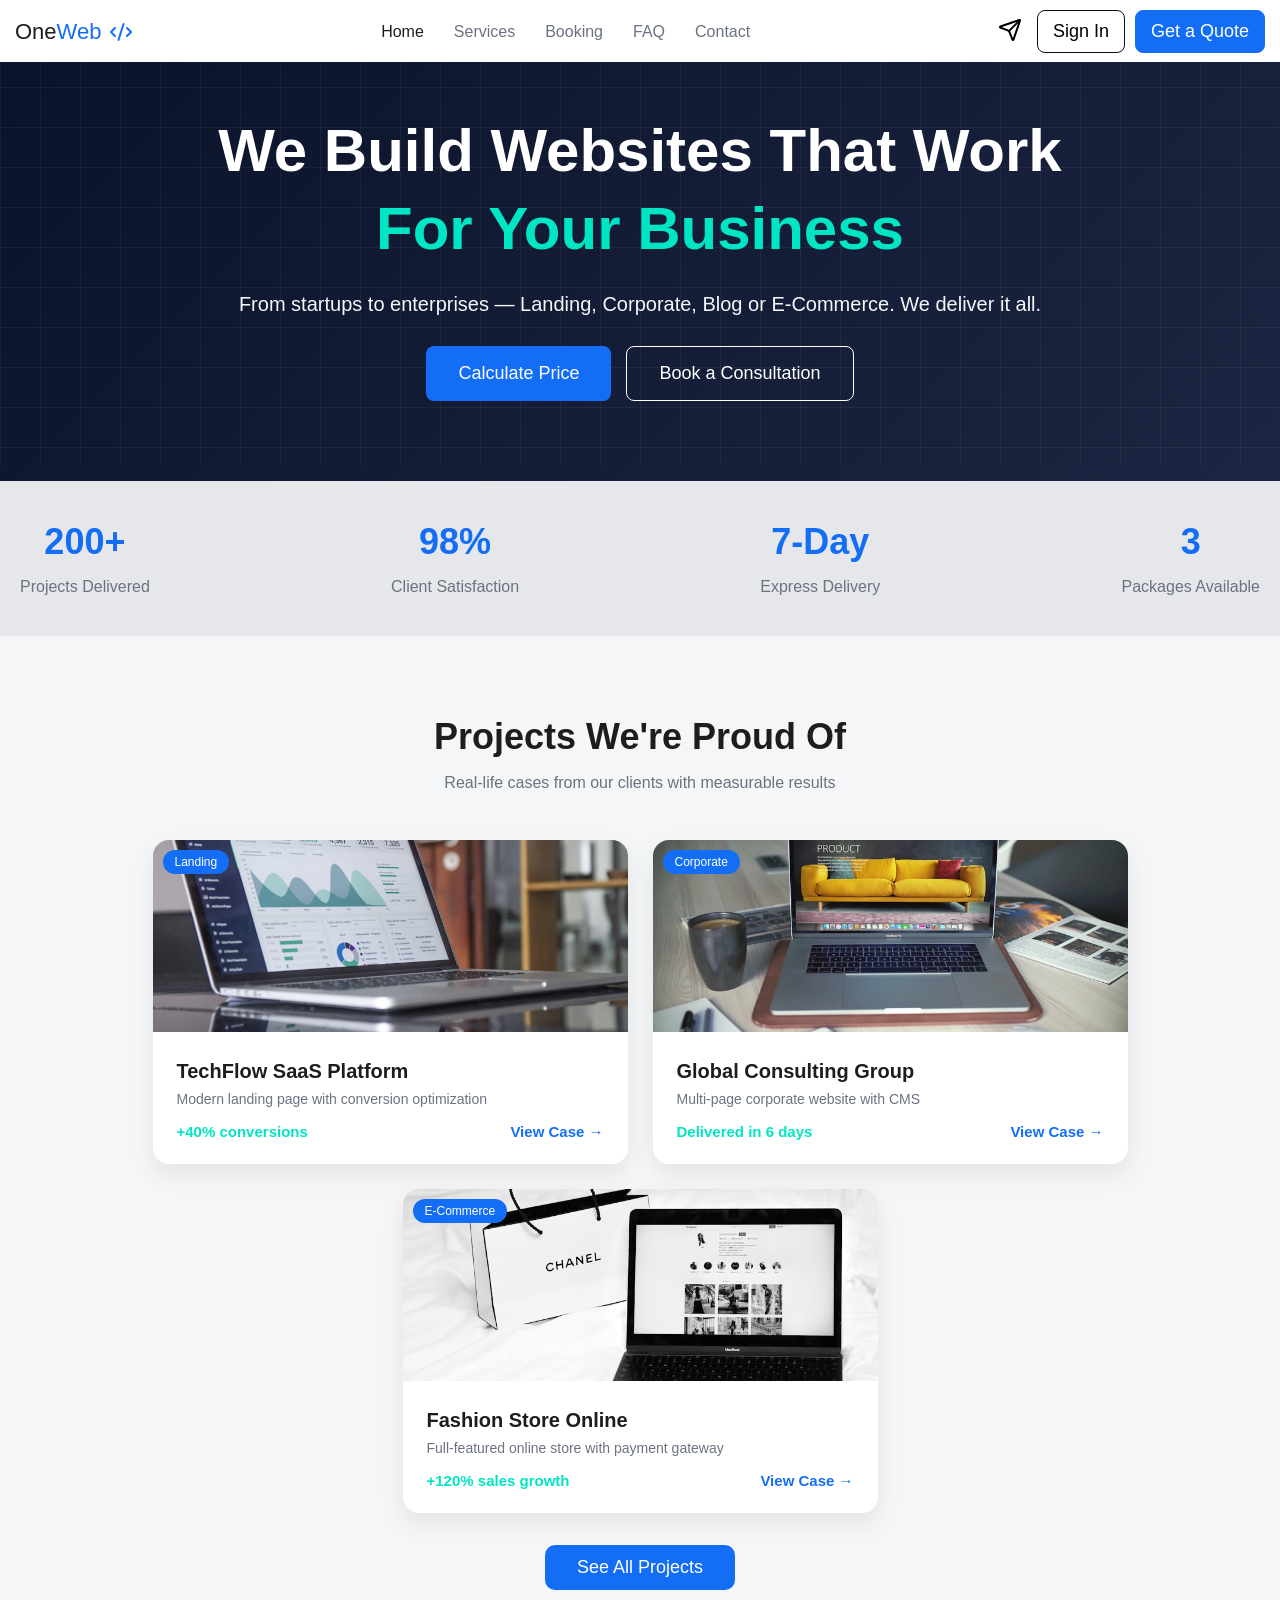
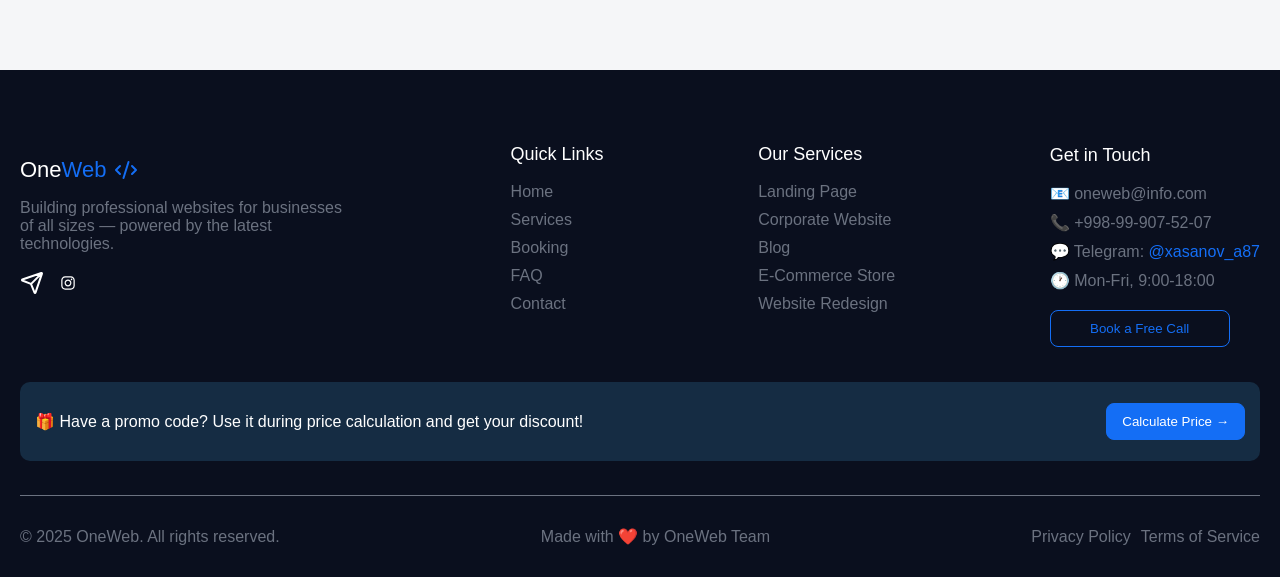
==== index.html @ 88f9ba91 "Add icons for features section in home page" ====
<!DOCTYPE html>
<html lang="en">
<head>
    <meta charset="UTF-8">
    <meta name="viewport" content="width=device-width, initial-scale=1.0">
    <title>OneWeb</title>
    <link rel="stylesheet" href="styles/main.css">
    <link rel="stylesheet" href="styles/index.css">
</head>
<body>
    <header class="site-header">
        <div class="site-header__container container">
            <div class="site-header__logo">
                <a class="site-header__logo-link" href="index.html">
                    One<span>Web</span> <img src="images/code-icon.svg" alt="">
                </a>
            </div>

            <nav class="site-header__nav">
                <ul class="site-header__nav-list nav-list">
                    <li class="nav-list__item active"><a href="index.html">Home</a></li>
                    <li class="nav-list__item"><a href="services.html">Services</a></li>
                    <li class="nav-list__item"><a href="booking.html">Booking</a></li>
                    <li class="nav-list__item"><a href="faq.html">FAQ</a></li>
                    <li class="nav-list__item"><a href="contact.html">Contact</a></li>
                </ul>
            </nav>

            <div class="site-header__buttons">
                <button class="telegram-btn"><a href="https://t.me/oneweb_draft_bot" target="_blank"><img src="images/telegram-icon-black.svg" alt=""></a></button>
                <button class="sign-btn button">Sign In</button>
                <a href="services.html"><button class="quote-btn button">Get a Quote</button></a>
            </div>

            <button class="site-header__menu-btn"><img src="images/menu-header.svg" alt=""></button>

            <div class="site-header__sidebar sidebar">
                <nav class="sidebar__nav navigation">
                    <ul class="sidebar__nav-list nav-list">
                        <li class="sidebar-nav-list__item active"><a href="index.html">Home</a></li>
                        <li class="sidebar-nav-list__item"><a href="services.html">Services</a></li>
                        <li class="sidebar-nav-list__item"><a href="booking.html">Booking</a></li>
                        <li class="sidebar-nav-list__item"><a href="faq.html">FAQ</a></li>
                        <li class="sidebar-nav-list__item"><a href="contact.html">Contact</a></li>
                    </ul>
                </nav>

                <div class="sidebar__buttons">
                    <button class="sidebar__sign-btn button">Sign In</button>
                    <a href="services.html"><button class="quote-btn button">Get a Quote</button></a>
                </div>
            </div>
            <!-- <div class="overlay"></div> -->
        </div>
    </header>

    <main class="main-content">
        <div class="main-content__container">

            <section class="hero">
                <div class="container">
                    <div class="overlay"></div>
    
                    <div class="hero-content">
                        <h1>We Build Websites That Work <br> <span>For Your Business</span>
                        </h1>
    
                        <p>From startups to enterprises — Landing, Corporate, Blog or E-Commerce. We deliver it all.</p>
    
                        <div class="hero-buttons">
                            <button class="btn primary">Calculate Price</button>
                            <button class="btn outline">Book a Consultation</button>
                        </div>
                    </div>
                </div>
            </section>

            <section class="stats">
                <div class="container">

                    <div class="stats-list">
                        <div class="stat">
                            <h2>200+</h2>
                            <p>Projects Delivered</p>
                        </div>
        
                        <div class="stat">
                            <h2>98%</h2>
                            <p>Client Satisfaction</p>
                        </div>
        
                        <div class="stat">
                            <h2>7-Day</h2>
                            <p>Express Delivery</p>
                        </div>
        
                        <div class="stat">
                            <h2>3</h2>
                            <p>Packages Available</p>
                        </div>
                    </div>

                </div>
            </section>


            <section class="projects">
                <h2>Projects We're Proud Of</h2>
                <p class="subtitle">Real-life cases from our clients with measurable results</p>

                <div class="cards">

                    <!-- CARD 1 -->
                    <div class="card">
                        <div class="image">
                            <img src="images/home-img-1" alt="">
                            <span class="badge">Landing</span>
                        </div>

                        <div class="card-content">
                            <h3>TechFlow SaaS Platform</h3>
                            <p>Modern landing page with conversion optimization</p>

                            <div class="card-bottom">
                                <span class="green">+40% conversions</span>
                                <a href="#">View Case →</a>
                            </div>
                        </div>
                    </div>

                    <!-- CARD 2 -->
                    <div class="card">
                        <div class="image">
                            <img src="images/home-image-2" alt="">
                            <span class="badge">Corporate</span>
                        </div>

                        <div class="card-content">
                            <h3>Global Consulting Group</h3>
                            <p>Multi-page corporate website with CMS</p>

                            <div class="card-bottom">
                                <span class="green">Delivered in 6 days</span>
                                <a href="#">View Case →</a>
                            </div>
                        </div>
                    </div>

                    <!-- CARD 3 -->
                    <div class="card">
                        <div class="image">
                            <img src="images/home-image-3" alt="">
                            <span class="badge">E-Commerce</span>
                        </div>

                        <div class="card-content">
                            <h3>Fashion Store Online</h3>
                            <p>Full-featured online store with payment gateway</p>

                            <div class="card-bottom">
                                <span class="green">+120% sales growth</span>
                                <a href="#">View Case →</a>
                            </div>
                        </div>
                    </div>

                </div>

                <button class="see-all">See All Projects</button>
            </section>



        </div>
    </main>
    
    <footer class="site-footer">
        <div class="site-footer__container container">
            <div class="site-footer__links">

                <div class="site-footer__info">
                    <div class="site-footer__logo">
                        <a class="site-footer__logo-link" href="index.html">
                            One<span>Web</span> <img src="images/code-icon.svg" alt="">
                        </a>
                    </div>

                    <p class="site-footer__text">Building professional websites for businesses of all sizes — powered by the latest technologies.</p>

                    <div class="site-footer__socials">
                        <ul class="site-footer__socials-list socials-list">
                            <li class="socials-list__item"><a href="https://t.me/oneweb_draft_bot" target="_blank"><svg xmlns="http://www.w3.org/2000/svg" width="24" height="24" fill="none" stroke="#fff" stroke-linecap="round" stroke-linejoin="round" stroke-width="2" class="lucide lucide-send-icon lucide-send"><path d="M14.536 21.686a.5.5 0 0 0 .937-.024l6.5-19a.496.496 0 0 0-.635-.635l-19 6.5a.5.5 0 0 0-.024.937l7.93 3.18a2 2 0 0 1 1.112 1.11zM21.854 2.147l-10.94 10.939"/></svg></a></li>
                            <li class="socials-list__item"><a target="_blank" href="https://www.instagram.com/oneweb_studio/"><img src="images/instagram.svg" alt="instagram icon"></a></li>
                        </ul>
                    </div>
                </div>

                <div class="site-footer__nav">
                    <ul class="site-footer__nav-list nav-list">
                        <p class="site-footer__title">Quick Links</p>
                        <li class="footer-nav-list__item"><a href="index.html">Home</a></li>
                        <li class="footer-nav-list__item"><a href="services.html">Services</a></li>
                        <li class="footer-nav-list__item"><a href="booking.html">Booking</a></li>
                        <li class="footer-nav-list__item"><a href="faq.html">FAQ</a></li>
                        <li class="footer-nav-list__item"><a href="contact.html">Contact</a></li>
                    </ul>
                </div>

                <div class="site-footer__services">
                    <ul class="site-footer__nav-list nav-list">
                        <p class="site-footer__title">Our Services</p>
                        <li class="footer-nav-list__item"><a href="services.html">Landing Page</a></li>
                        <li class="footer-nav-list__item"><a href="services.html">Corporate Website</a></li>
                        <li class="footer-nav-list__item"><a href="services.html">Blog</a></li>
                        <li class="footer-nav-list__item"><a href="services.html">E-Commerce Store</a></li>
                        <li class="footer-nav-list__item"><a href="services.html">Website Redesign</a></li>
                    </ul>
                </div>

                <div class="site-footer__contacts">
                    <ul class="site-footer__nav-list nav-list">
                        <p class="site-footer__title">Get in Touch</p>
                        <li class="footer-nav-list__item"><a href="">📧 oneweb@info.com</a></li>
                        <li class="footer-nav-list__item"><a href="">📞 +998-99-907-52-07</a></li>
                        <li class="footer-nav-list__item">💬 Telegram: <a href="https://t.me/xasanov_a87" target="_blank">@xasanov_a87</a></li>
                        <li class="footer-nav-list__item">🕐 Mon-Fri, 9:00-18:00</li>
                        <li class="footer-nav-list__item"><a href="booking.html"><button class="site-footer__booking-btn button">Book a Free Call</button></a></li>
                    </ul>
                </div>
            </div>

            <div class="site-footer__promo">
                <p class="site-footer__promo-text">🎁 Have a promo code? Use it during price calculation and get your discount!</p>
                <a href="services.html"><button class="site-footer__promo-btn button">Calculate Price →</button></a>
            </div>

            <div class="site-footer__policy">
                <p class="site-footer__rights">© 2025 OneWeb. All rights reserved.</p>
                <p class="site-footer__love">Made with ❤️ by OneWeb Team</p>
                <div class="site-footer__policy-links">
                    <a class="policy-links__item" href="">Privacy Policy</a>
                    <a class="policy-links__item" href="">Terms of Service</a>
                </div>
            </div>

        </div>
    </footer>

    <script src="js/main.js"></script>
</body>
</html>
---- styles/main.css ----
:root {
    --background: #fff; /* White - used for backgrounds and text on dark surfaces */
    --primary: #146ef5; /* Blue - main brand color for buttons and accents */
    --surface: #f5f7fa; /* Light gray - used for sidebar and card backgrounds */
    --highlight: #00E5C3; /* This color used for prices and positive values */
    --text-primary: #1d1d1d; /* Black - main text color */
    --text-secondary: #6b7280; /* Gray - used for subtitles and secondary text */
    --success: #16a34a; /* Green - used for success messages */
    --error: #dc2626; /* Red - used for error messages */
    --primaty-dark: #0a0f1e; /* Dark - used for footer background */
    --services-bgc: #f4f7ff; /* Light blue - background for services page */
}

/* Full page height so footer stays at bottom */
html {
    height: 100%; /* Makes html element fill the full viewport height */
}

/* Makes main content grow to fill all available space */
main {
    flex: 1; /* Pushes footer to bottom by filling remaining vertical space */
}

/* Flexbox column layout so footer is always pushed to bottom */
body {
    display: flex; /* Enables flexbox layout */
    flex-direction: column; /* Stacks header, main, footer vertically */
    padding: 0; /* Removes default browser padding */
    margin: 0; /* Removes default browser margin */
    min-height: 100%; /* Ensure body fills at least full viewport height */
    font-family: 'Inter', 'Plus Jakarta Sans', Arial, Helvetica, sans-serif; /* Font families */
}

/* Global link hover color */
a:hover {
    color: var(--primary); /* All links turn blue on hover */
}

/* Reusable button base style */
.button {
    padding: 10px 15px; /* Inner spacing */
    border-radius: 8px; /* Rounded corners */
    border: 1px solid #0A0F1E; /* Dark border */
    background-color: transparent; /* No fill by default */
    cursor: pointer; /* Shows hand cursor on hover */
}

/* Slight fade on all button hovers */
button:hover {
    opacity: 0.85; /* Slightly fades button on hover for feedback */
}

/* Centered page wrapper with max width */
.container {
    max-width: 1400px; /* Prevents content from stretching too wide on large screens */
    margin: 0 auto; /* Centers container horizontally */
    padding: 0 20px; /* Side padding so content doesn't touch screen edges */
}


/* HEADER */
.site-header {
    position: sticky; /* Header sticks to top while user scrolls */
    top: 0; /* Sticks to the very top of viewport */
    left: 0; /* Starts from left edge */
    width: 100%; /* Full width */
    height: 62px; /* Fixed header height */
    z-index: 10000; /* Above all page content */
    background-color: var(--background); /* White background */
}

/* Header inner layout - logo on left, navigation on right */
.site-header__container {
    position: relative; /* Needed for sidebar absolute positioning inside it */
    display: flex; /* Horizontal layout */
    align-items: center; /* Vertically centers all header items */
    justify-content: space-between; /* Spreads logo, nav, buttons apart */
    padding: 10px 15px; /* Inner spacing */
}

/* Logo above mobile sidebar overlay */
.site-header__logo {
    z-index: 1100; /* Keeps logo above the sidebar when it opens */
}

.site-header__logo-link {
    display: flex; /* Aligns icon and text horizontally */
    align-items: center; /* Vertically centers icon with text */
    color: var(--text-primary); /* Dark text color */
    text-decoration: none; /* Removes underline */
    font-size: 22px; /* Logo font size */
}

/* Blue accent on logo icon */
.site-header__logo span {
    margin-right: 8px; /* Space between "Web" and the icon */
    color: var(--primary); /* "Web" text shown in blue */
}

/* Horizontal nav list - shown on desktop */
.site-header__nav-list {
    list-style: none; /* Removes bullet points */
    display: flex; /* Horizontal layout */
    align-items: center; /* Vertically centers items */
    margin: 0; /* Removes default margin */
    padding: 0; /* Removes default padding */
}

.nav-list__item a {
    color: var(--text-secondary); /* Gray link color */
    text-decoration: none; /* No underline */
    font-size: 16px; /* Nav link font size */
    cursor: pointer; /* Hand cursor */
}

/* Spacing between nav items except last */
.nav-list__item:not(:last-child) {
    margin-right: 30px; /* Gap between nav links */
}

.nav-list__item a:hover {
    color: var(--primary); /* Links turn blue on hover */
}

/* Burger menu button - hidden on desktop, shown on mobile */
.site-header__menu-btn {
    display: none; /* Hidden by default, shown via media query on mobile */
    margin: 0; /* Removes default margin */
    padding: 0; /* Removes default padding */
    border: 0; /* Removes default border */
    z-index: 1100; /* Above sidebar overlay */
    background-color: transparent; /* No background color*/
}

/* Mobile sidebar - hidden by default, shown when .sidebar--open is added via JS */
.site-header__sidebar {
    display: none; /* Hidden until JS adds open class */
    position: absolute; /* Positioned relative to header container */
    right: 0; /* Aligned to right edge */
    top: 0; /* Starts from top of header */
    width: 100%; /* Full width overlay */
    height: 430px; /* Fixed sidebar height */
    z-index: 1000; /* Below burger button but above page content */
    background-color: var(--surface); /* Light gray background */
}

/* Sidebar nav pushed down to clear the header */
.sidebar__nav {
    position: relative; /* Needed for the pseudo-element divider line */
    margin-left: 20px; /* Left indent */
    margin-top: 80px; /* Pushes nav below the header row */
}

/* Vertical nav list inside the sidebar */
.sidebar__nav-list {
    padding: 0; /* Removes default padding */
    margin: 0; /* Removes default margin */
    display: flex; /* Flex layout */
    flex-direction: column; /* Stacks links vertically */
    align-items: left; /* Aligns links to the left */
    list-style: none; /* Removes bullet points */
}

.sidebar-nav-list__item a {
    font-size: 18px; /* Larger font for mobile readability */
    color: var(--text-secondary); /* Gray color */
    text-decoration: none; /* No underline */
}

/* Active page link shown in darker color */
.active a {
    color: var(--text-primary); /* Current page link shown in dark color */
}

.sidebar-nav-list__item a:hover {
    color: var(--primary); /* Links turn blue on hover */
}

.sidebar-nav-list__item:not(:last-child) {
    margin-bottom: 20px; /* Spacing between sidebar links */
}

/* A line below sidebar nav using pseudo element */
.sidebar__nav-list::after {
    content: ""; /* Required for pseudo-element to render */
    position: absolute; /* Positioned relative to sidebar nav */
    left: 0; /* Starts from left edge */
    bottom: -30px; /* Placed below the last nav item */
    width: calc(100% - 23px); /* Slightly shorter than full width */
    height: 1px; /* Thin divider line */
    background: var(--text-secondary); /* Gray line color */
}

/* Sidebar action buttons container */
.sidebar__buttons {
    margin-top: 45px; /* Space above buttons section */
    padding-left: 20px; /* Left indent matching nav */
    width: calc(100% - 40px); /* Full width minus left and right padding */
    display: flex; /* Flex layout */
    align-items: center; /* Centers buttons horizontally */
    flex-direction: column; /* Stacks buttons vertically */
}

.sidebar__sign-btn {
    width: 100%; /* Full width button */
    margin-bottom: 15px; /* Space below sign in button */
    font-size: 18px; /* Button text size */
}

/* Primary CTA button in sidebar */
.sidebar__quote-btn {
    width: 100%; /* Full width button */
    font-size: 18px; /* Button text size */
    border-color: var(--primary); /* Blue border */
    background-color: var(--primary); /* Blue background */
    color: var(--background); /* White text */
}

/* Desktop header buttons container */
.site-header__buttons {
    display: flex; /* Horizontal layout */
    align-items: center; /* Vertically centers buttons */
}

/* Telegram icon button - no default button styles */
.telegram-btn {
    padding: 0; /* Removes default padding */
    margin: 0; /* Removes default margin */
    border: 0; /* Removes default border */
    background-color: transparent; /* No background */
    cursor: pointer; /* Hand cursor */
}

.sign-btn {
    margin-left: 15px; /* Space after telegram button */
    margin-right: 10px; /* Space before quote button */
    font-size: 18px; /* Button text size */
}

/* Primary CTA button in desktop header */
.quote-btn {
    font-size: 18px; /* Button text size */
    border-color: var(--primary); /* Blue border */
    background-color: var(--primary); /* Blue background */
    color: var(--background); /* White text */
}


/* FOOTER */
.site-footer {
    background-color: var(--primaty-dark); /* Dark navy background */
}

.site-footer__container {
    display: flex; /* Flex layout */
    flex-direction: column; /* Stacks sections vertically */
    padding-top: 40px; /* Space at top of footer */
}

.site-footer__title {
    margin-top: 0; /* Removes top margin */
    font-size: 18px; /* Column title size */
    color: var(--background); /* White text */
}

/* Footer top section - logo, nav, contacts in a row */
.site-footer__links {
    margin-bottom: 35px; /* Space below top section */
    display: flex; /* Horizontal layout */
    align-items: center; /* Vertically aligns columns */
    justify-content: space-between; /* Spreads columns evenly */
}

.site-footer__info {
    max-width: 336px; /* Limits brand info column width */
}

.site-footer__logo-link {
    display: flex; /* Aligns icon and text */
    align-items: center; /* Vertically centers icon */
    color: var(--background); /* White text */
    text-decoration: none; /* No underline */
    font-size: 22px; /* Logo font size */
}

.site-footer__logo span {
    margin-right: 8px; /* Space between "Web" and icon */
    color: var(--primary); /* Blue accent on "Web" */
}

.site-footer__text {
    color: var(--text-secondary); /* Gray description text */
}

.site-footer__socials-list {
    display: flex; /* Horizontal layout */
    align-items: center; /* Vertically centers icons */
    list-style: none; /* No bullets */
    padding: 0; /* Removes default padding */
    margin: 0; /* Removes default margin */
}

.socials-list__item:not(:last-child) {
    margin-right: 10px; /* Gap between social icons */
}

/* Vertical nav list in footer columns */
.site-footer__nav-list {
    list-style: none; /* No bullets */
    display: flex; /* Flex layout */
    flex-direction: column; /* Stacks links vertically */
    padding: 0; /* Removes default padding */
    margin: 0; /* Removes default margin */
}

.footer-nav-list__item:not(:last-child) {
    margin-bottom: 10px; /* Gap between footer links */
}

.footer-nav-list__item a {
    text-decoration: none; /* No underline */
    color: var(--text-secondary); /* Gray link color */
}

.footer-nav-list__item a:hover {
    color: var(--primary); /* Links turn blue on hover */
}

.site-footer__booking-btn {
    margin-top: 10px; /* Space above button */
    width: 180px; /* Fixed button width */
    padding: 10px 20px; /* Inner spacing */
    border-color: var(--primary); /* Blue border */
    color: var(--primary); /* Blue text */
}

.site-footer__contacts {
    padding-top: 35px; /* Space above contacts column */
}

.site-footer__contacts .footer-nav-list__item {
    color: var(--text-secondary); /* Gray text for contact items */
}

/* Telegram link highlighted in blue */
.site-footer__contacts .footer-nav-list__item:nth-child(4) a {
    color: var(--primary); /* 4th contact item (Telegram) shown in blue */
}

/* Promo banner with semi-transparent blue background */
.site-footer__promo {
    position: relative; /* Needed for pseudo-element divider */
    display: flex; /* Horizontal layout */
    align-items: center; /* Vertically centers text and button */
    justify-content: space-between; /* Text on left, button on right */
    padding: 14px 15px; /* Inner spacing */
    border-radius: 10px; /* Rounded corners */
    background-color: rgba(76, 176, 234, 0.18); /* Semi-transparent blue */
}

/* Divider line below promo block using pseudo-element */
.site-footer__promo::after {
    content: ""; /* Required for pseudo-element to render */
    position: absolute; /* Positioned relative to promo block */
    left: 0; /* Starts from left edge */
    bottom: -35px; /* Placed below the promo block */
    width: 100%; /* Full width */
    height: 1px; /* Thin divider line */
    background: var(--text-secondary); /* Gray line */
}

.site-footer__promo-text {
    color: var(--background); /* White promo text */
}

/* Primary CTA button inside promo block */
.site-footer__promo-btn {
    border-color: var(--primary); /* Blue border */
    background-color: var(--primary); /* Blue background */
    color: var(--background); /* White text */
}

/* Bottom policy bar - copyright and links */
.site-footer__policy {
    display: flex; /* Horizontal layout */
    align-items: center; /* Vertically centers items */
    justify-content: space-between; /* Spreads items across full width */
    margin-top: 50px; /* Space above policy bar */
    padding-bottom: 15px; /* Space below policy bar */
    color: var(--text-secondary); /* Gray text */
}

.site-footer__policy-links {
    display: flex; /* Horizontal layout */
    align-items: center; /* Vertically centers links */
}

.policy-links__item {
    text-decoration: none; /* No underline */
    color: var(--text-secondary); /* Gray link color */
}

.policy-links__item:not(:last-child) {
    margin-right: 10px; /* Gap between policy links */
}


/*  RESPONSIVE - Breakpoint: 850px */
@media (max-width: 850px) {

    /* Hide desktop nav and buttons, show burger menu instead */
    .site-header__nav, .site-header__buttons {
        display: none; /* Hides desktop nav and buttons on mobile */
    }

    .site-header__menu-btn {
        display: block; /* Shows burger button on mobile */
    }

    /* JS adds this class to open the sidebar */
    .site-header__sidebar--open {
        display: block; /* Makes sidebar visible */
        transform: translateX(0); /* Slides sidebar into view */
    }

    /* Stack footer columns vertically on mobile */
    .site-footer__links {
        flex-direction: column; /* Stacks columns vertically */
        align-items: flex-start; /* Aligns columns to left */
    }

    .site-footer__info {
        max-width: 100%; /* Allows info column to use full width */
        margin-bottom: 30px; /* Space below info column */
    }

    .site-footer__title {
        margin-top: 0; /* Removes top margin */
        margin-bottom: 20px; /* Space below column titles */
        font-size: 18px; /* Keeps same font size */
    }

    .site-footer__services {
        margin-top: 30px; /* Space above services column */
    }

    .footer-nav-list__item:not(:last-child) {
        margin-bottom: 15px; /* Slightly larger gap between links on mobile */
    }

    /* Stack policy bar vertically and center it */
    .site-footer__policy {
        flex-direction: column; /* Stacks items vertically */
        align-items: center; /* Centers items */
        justify-content: center; /* Centers vertically */
        padding-bottom: 20px; /* Extra bottom padding on mobile */
    }

    .site-footer__rights {
        text-align: center; /* Centers copyright text */
    }

    .site-footer__love {
        margin-top: 0; /* Removes top margin */
        text-align: center; /* Centers team credit text */
    }
}

/* RESPONSIVE - Breakpoint: 600px */
@media (max-width: 600px) {

    /* Stack promo block content vertically */
    .site-footer__promo {
        flex-direction: column; /* Stacks text and button vertically */
    }

    /* Stack policy links vertically */
    .site-footer__policy-links {
        flex-direction: column; /* Stacks links vertically */
    }

    .policy-links__item:nth-child(1) {
        text-align: center; /* Centers first policy link */
        margin-right: 0; /* Removes right margin */
        margin-bottom: 16px; /* Space below first link */
    }
}
---- styles/index.css ----
:root {
    --background: #fff; /* White - used for backgrounds and text on dark surfaces */
    --primary: #146ef5; /* Blue - main brand color for buttons and accents */
    --surface: #f5f7fa; /* Light gray - used for sidebar and card backgrounds */
    --highlight: #00E5C3; /* This color used for prices and positive values */
    --text-primary: #1d1d1d; /* Black - main text color */
    --text-secondary: #6b7280; /* Gray - used for subtitles and secondary text */
    --success: #16a34a; /* Green - used for success messages */
    --error: #dc2626; /* Red - used for error messages */
    --primaty-dark: #0a0f1e; /* Dark - used for footer background */
    --services-bgc: #f4f7ff; /* Light blue - background for services page */
}
/* HERO SECTION */
.hero {
  position: relative;
  display: flex;
  align-items: center;
  justify-content: center;
  text-align: center;
  width: 100%;
  padding-top: 50px;
  padding-bottom: 80px;
  background: linear-gradient(135deg, #0b132b, #1c2541);
  overflow: hidden;
}

/* Background image */
.hero::before {
  content: "";
  position: absolute;
  width: 100%;
  height: 100%;
  background-image: 
    linear-gradient(rgba(255,255,255,0.05) 1px, transparent 1px),
    linear-gradient(90deg, rgba(255,255,255,0.05) 1px, transparent 1px);
  background-size: 40px 40px;
  z-index: 1;
}

.hero-content {
  position: relative;
  z-index: 2;
  max-width: 900px;
}

.hero h1 {
    margin-top: 0;
    margin-bottom: 25px;
    font-size: 60px;
    font-weight: bold;
    line-height: 1.3;
    color: var(--background);
}

.hero h1 span {
  color: var(--highlight);
}

.hero p {
  margin: 0px;
  color: var(--surface);
  font-size: 20px;
}

.hero-buttons {
  margin-top: 30px;
  display: flex;
  gap: 15px;
  justify-content: center;
}

.btn {
  padding: 12px 22px;
  border-radius: 8px;
  border: none;
  cursor: pointer;
  font-size: 14px;
}

.primary {
    padding: 16px 32px;
    font-size: 18px;
    background: var(--primary);
    color: var(--background);
}

.outline {
    padding: 16px 32px;
    font-size: 18px;
    background: transparent;
    border: 1px solid var(--background);
    color: var(--background);
}


/* STATS SECTION */
.stats {
    background: #e5e7eb;
    padding: 40px 0;
}

.stats-list {
    display: flex;
    align-items: center;
    justify-content: space-between;
    text-align: center;
    
}

.stat h2 {
    margin-top: 0;
    margin-bottom: 15px;
    color: var(--primary);
    font-size: 36px;
}

.stat p {
    margin: 0;
    color: var(--text-secondary);
    font-size: 16px;
}


/* PROJECTS SECTION */
.projects {
  background: #f5f6f8;
  padding: 80px 20px;
  text-align: center;
}

.projects h2 {
    margin-top: 0;
    margin-bottom: 16px;
    font-size: 36px;
    color: var(--text-primary);
}

.subtitle {
    margin-top: 0;
    margin-bottom: 48px;
    color: #6b7280;
}

.cards {
  margin-top: 40px;
  margin-bottom: 32px;
  display: flex;
  gap: 25px;
  justify-content: center;
  flex-wrap: wrap;
}

.card {
  width: 475px;
  background: white;
  border-radius: 16px;
  overflow: hidden;
  text-align: left;
  box-shadow: 0 10px 25px rgba(0,0,0,0.08);
  transition: 0.3s;
}

.card:hover {
  transform: translateY(-8px);
}

/* IMAGE */
.image {
  position: relative;
}

.image img {
  width: 100%;
  height: 192px;
  object-fit: cover;
}

/* BADGE */
.badge {
  position: absolute;
  top: 10px;
  left: 10px;
  background: var(--primary);
  color: white;
  padding: 5px 12px;
  border-radius: 20px;
  font-size: 12px;
}

/* CONTENT */
.card-content {
  padding: 24px;
}

.card-content h3 {
    margin: 0 0 8px;
    font-size: 20px;
    color: var(--text-primary);
}

.card-content p {
  margin: 0 0 16px;
  color: var(--text-secondary);
  font-size: 14px;
}

/* BOTTOM */
.card-bottom {
  display: flex;
  justify-content: space-between;
  align-items: center;
}

.green {
  color: var(--highlight);
  font-size: 15px;
  font-weight: 600;
}

.card-bottom a {
  text-decoration: none;
  color: var(--primary);
  font-size: 15px;
  font-weight: 600;
}

/* BUTTON */
.see-all {
  padding: 12px 32px;
  font-size: 18px;
  font-weight: 500;
  background: var(--primary);
  color: var(--background);
  border: none;
  border-radius: 10px;
  cursor: pointer;
}
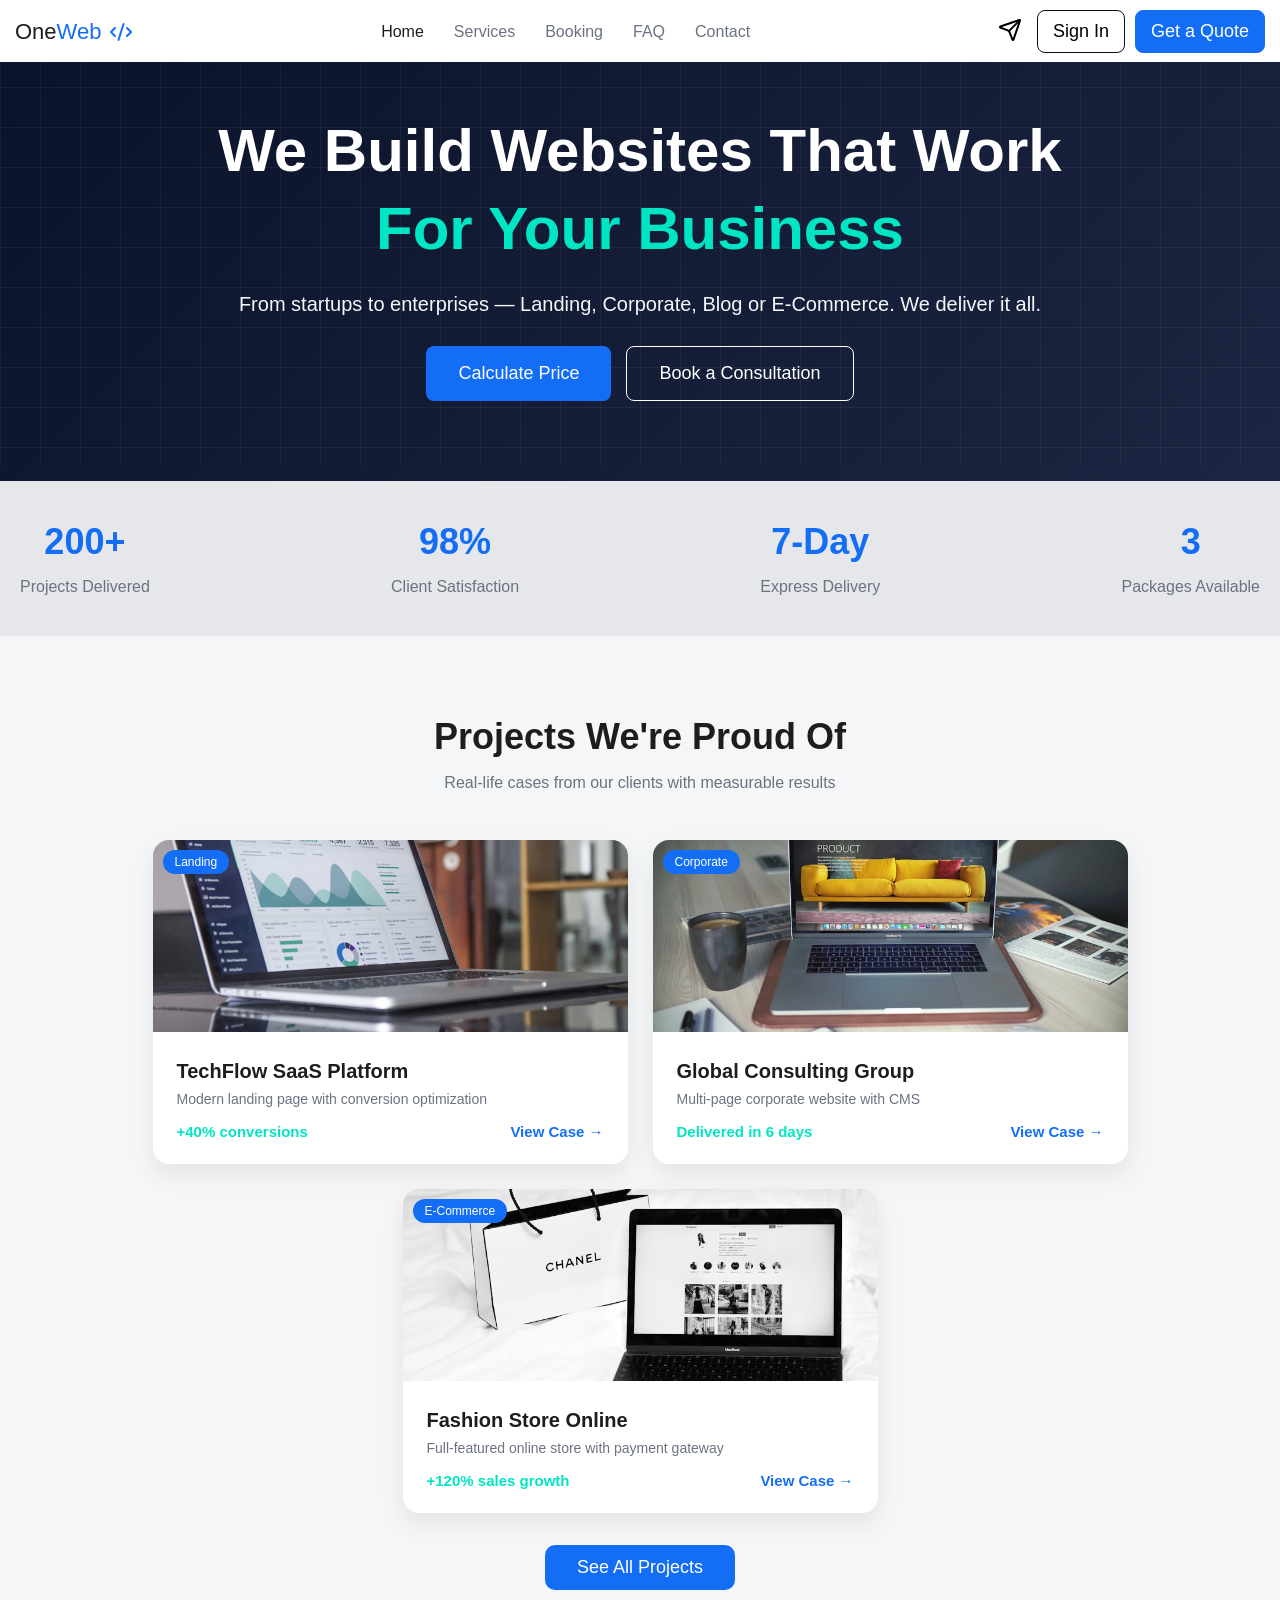
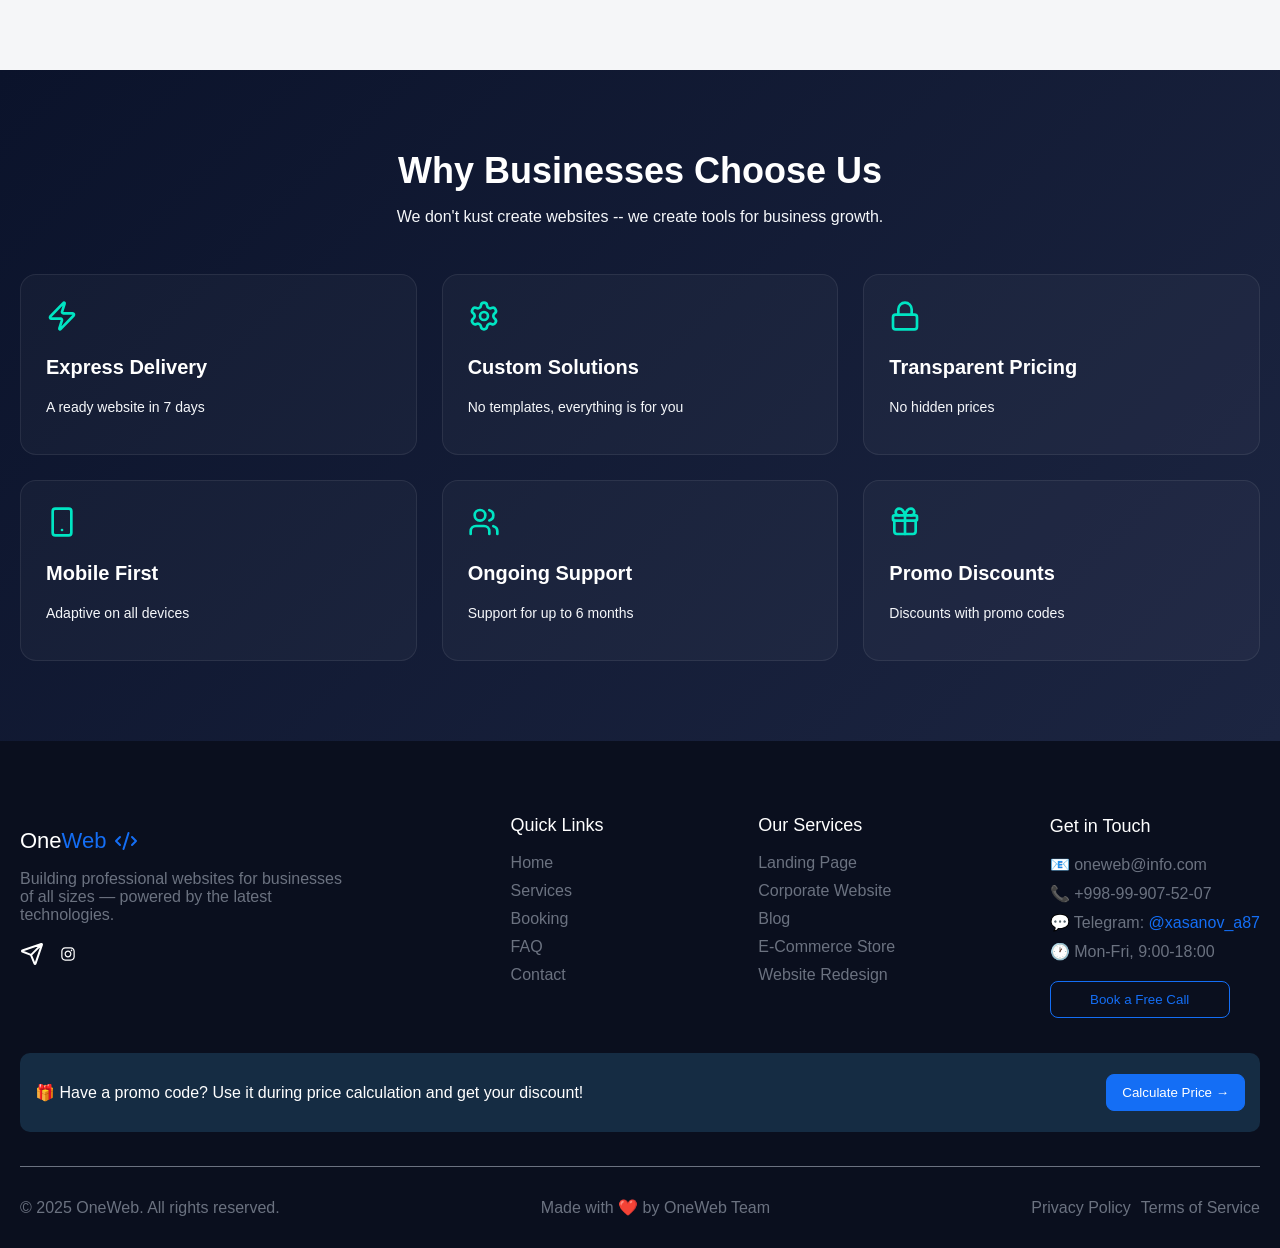
==== commit 9f34a4f5: "Style features section" ====
--- a/index.html
+++ b/index.html
@@ -169,6 +169,50 @@
                 <button class="see-all">See All Projects</button>
             </section>
 
+            <section class="features">
+                <h2>Why Businesses Choose Us</h2>
+                <p class="subtitle">We don't kust create websites -- we create tools for business growth.</p>
+
+                <div class="features-grid">
+
+                    <div class="feature-card">
+                        <div class="icon"><img src="images/zap.svg" alt=""></div>
+                        <h3>Express Delivery</h3>
+                        <p>A ready website in 7 days</p>
+                    </div>
+
+                    <div class="feature-card">
+                        <div class="icon"><img src="images/settings.svg" alt=""></div>
+                        <h3>Custom Solutions</h3>
+                        <p>No templates, everything is for you</p>
+                    </div>
+
+                    <div class="feature-card">
+                        <div class="icon"><img src="images/lock.svg" alt=""></div>
+                        <h3>Transparent Pricing</h3>
+                        <p>No hidden prices</p>
+                    </div>
+
+                    <div class="feature-card">
+                        <div class="icon"><img src="images/smartphone.svg" alt=""></div>
+                        <h3>Mobile First</h3>
+                        <p>Adaptive on all devices</p>
+                    </div>
+
+                    <div class="feature-card">
+                        <div class="icon"><img src="images/users.svg" alt=""></div>
+                        <h3>Ongoing Support</h3>
+                        <p>Support for up to 6 months</p>
+                    </div>
+
+                    <div class="feature-card">
+                        <div class="icon"><img src="images/gift.svg" alt=""></div>
+                        <h3>Promo Discounts</h3>
+                        <p>Discounts with promo codes</p>
+                    </div>
+
+                </div>
+            </section>
 
 
         </div>
--- a/styles/index.css
+++ b/styles/index.css
@@ -161,7 +161,7 @@
 }
 
 .card:hover {
-  transform: translateY(-8px);
+  transform: translateY(-6px);
 }
 
 /* IMAGE */
@@ -234,4 +234,74 @@
   border: none;
   border-radius: 10px;
   cursor: pointer;
+}
+
+
+
+
+/* FEATURES SECTION */
+.features {
+  padding: 80px 20px;
+  background: linear-gradient(135deg, #0b132b, #1c2541);
+  text-align: center;
+}
+
+.features h2 {
+    margin: 0 0 16px;
+    font-size: 36px;
+    color: var(--background);
+}
+
+.features .subtitle {
+  margin: 0 0 48px;
+  color: var(--surface);
+}
+
+/* GRID */
+.features-grid {
+  display: grid;
+  grid-template-columns: repeat(3, 1fr);
+  gap: 25px;
+  max-width: 1400px;
+  margin-left: auto;
+  margin-right: auto;
+}
+
+/* CARD */
+.feature-card {
+  background: rgba(255,255,255,0.03);
+  border-radius: 16px;
+  padding: 25px;
+  text-align: left;
+  border: 1px solid rgba(255,255,255,0.08);
+  transition: 0.3s;
+}
+
+.feature-card:hover {
+  transform: translateY(-6px);
+  border: 1px solid #00d4c6;
+}
+
+/* ACTIVE CARD (как первая) */
+.feature-card.active {
+  border: 1px solid #00d4c6;
+  box-shadow: 0 0 15px rgba(0,212,198,0.3);
+}
+
+/* ICON */
+.icon {
+  color: var(--highlight);
+  margin-bottom: 0 0 16px;
+}
+
+/* TEXT */
+.feature-card h3 {
+  font-size: 20px;
+  margin-bottom: 0 0 8px;
+  color: var(--background);
+}
+
+.feature-card p {
+  font-size: 14px;
+  color: var(--surface);
 }
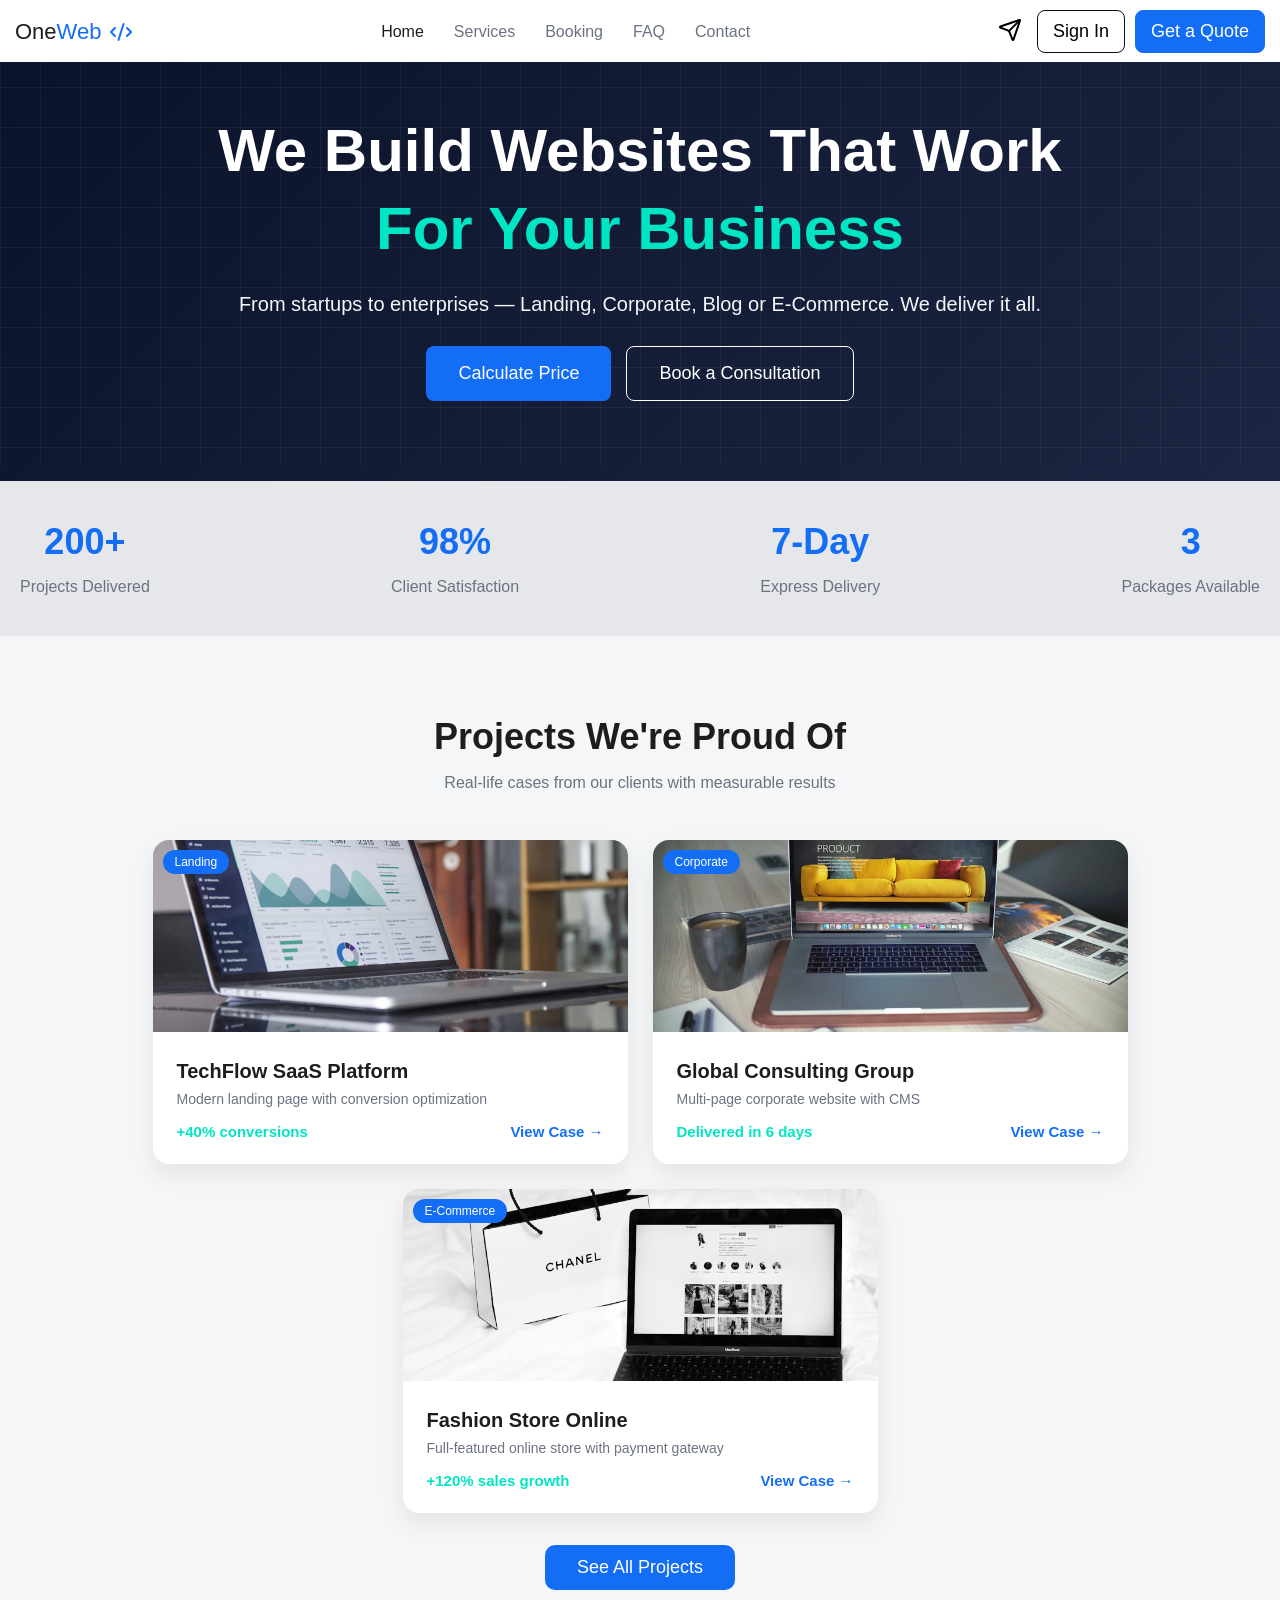
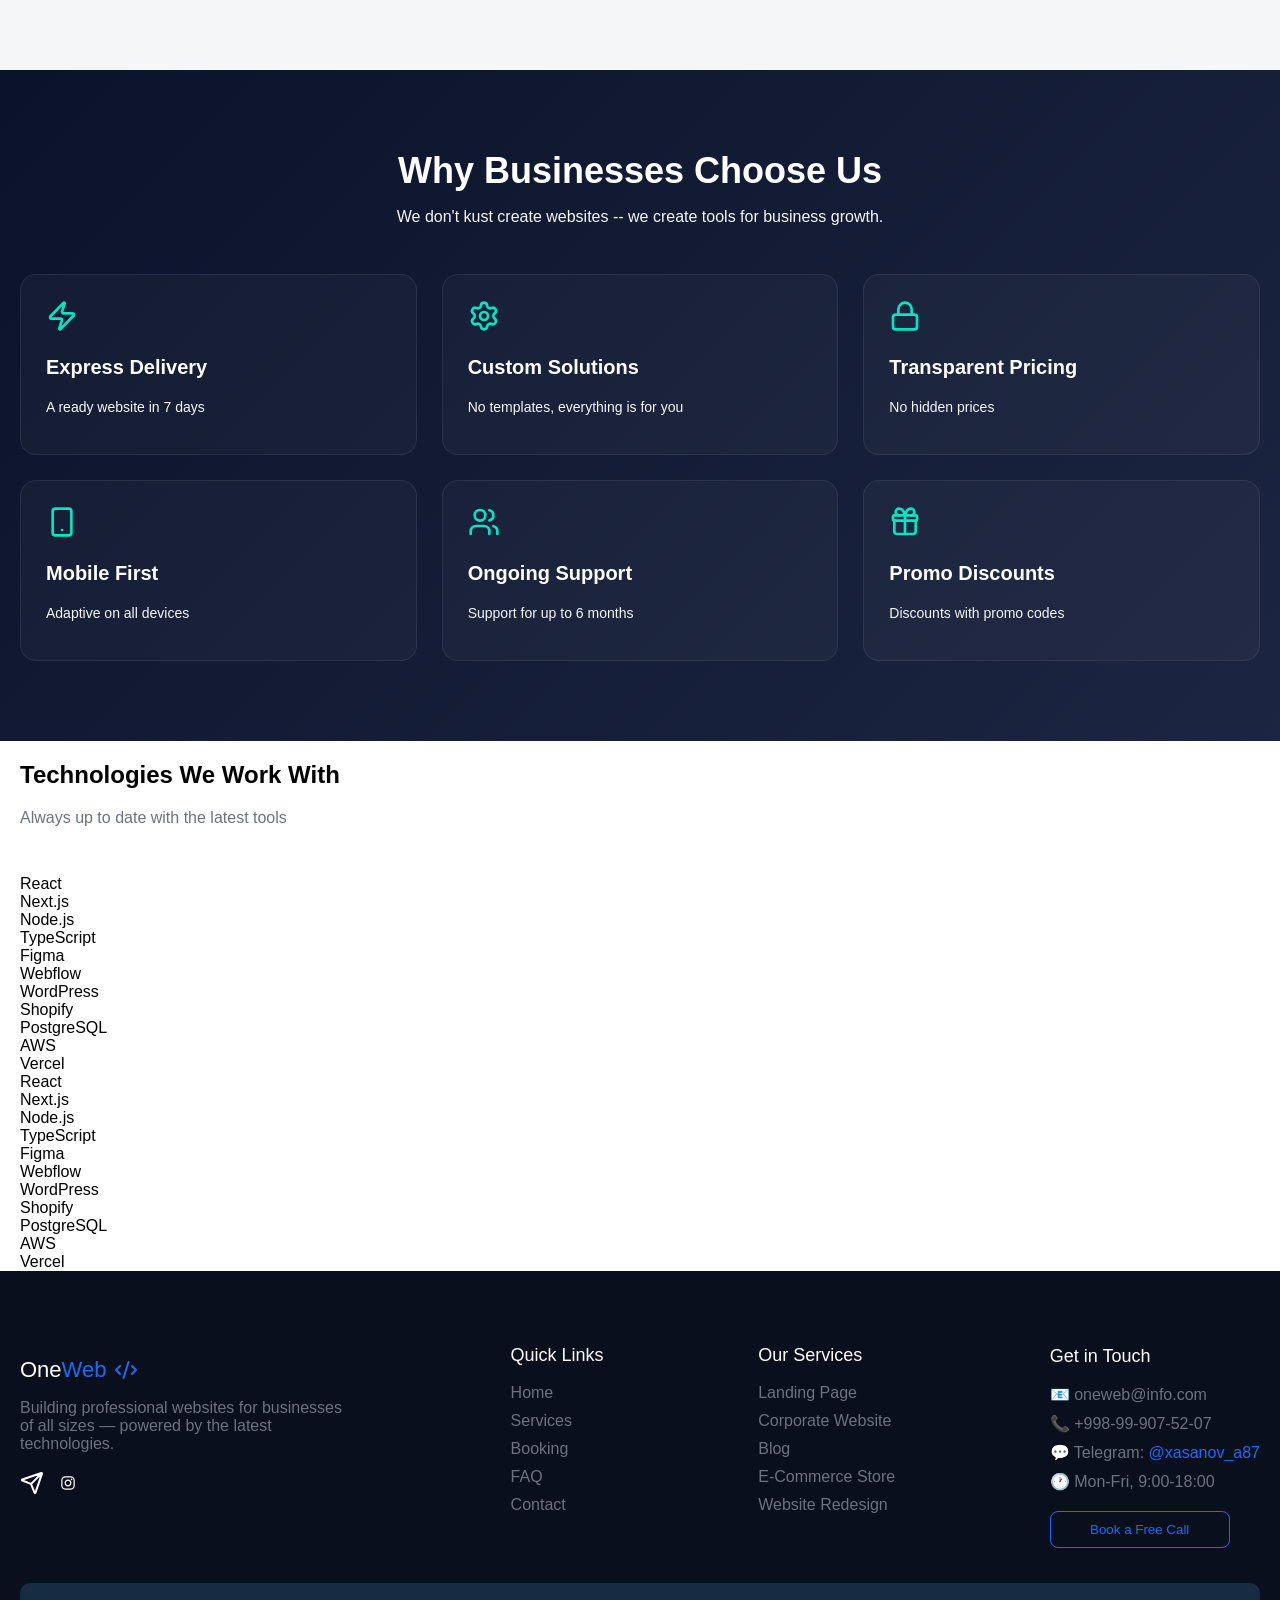
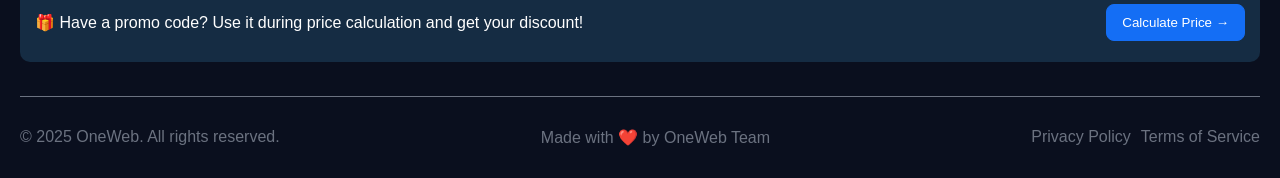
==== commit 84006416: "Add technologies section" ====
--- a/index.html
+++ b/index.html
@@ -214,6 +214,44 @@
                 </div>
             </section>
 
+            <section class="tech">
+                <div class="container">
+                    <h2>Technologies We Work With</h2>
+                    <p class="subtitle">Always up to date with the latest tools</p>
+    
+                    <div class="slider">
+                        <div class="slide-track">
+    
+                            <div class="tech-card">React</div>
+                            <div class="tech-card">Next.js</div>
+                            <div class="tech-card">Node.js</div>
+                            <div class="tech-card">TypeScript</div>
+                            <div class="tech-card">Figma</div>
+                            <div class="tech-card">Webflow</div>
+                            <div class="tech-card">WordPress</div>
+                            <div class="tech-card">Shopify</div>
+                            <div class="tech-card">PostgreSQL</div>
+                            <div class="tech-card">AWS</div>
+                            <div class="tech-card">Vercel</div>
+    
+                            <div class="tech-card">React</div>
+                            <div class="tech-card">Next.js</div>
+                            <div class="tech-card">Node.js</div>
+                            <div class="tech-card">TypeScript</div>
+                            <div class="tech-card">Figma</div>
+                            <div class="tech-card">Webflow</div>
+                            <div class="tech-card">WordPress</div>
+                            <div class="tech-card">Shopify</div>
+                            <div class="tech-card">PostgreSQL</div>
+                            <div class="tech-card">AWS</div>
+                            <div class="tech-card">Vercel</div>
+    
+                        </div>
+                    </div>
+                </div>
+            </section>
+
+
 
         </div>
     </main>
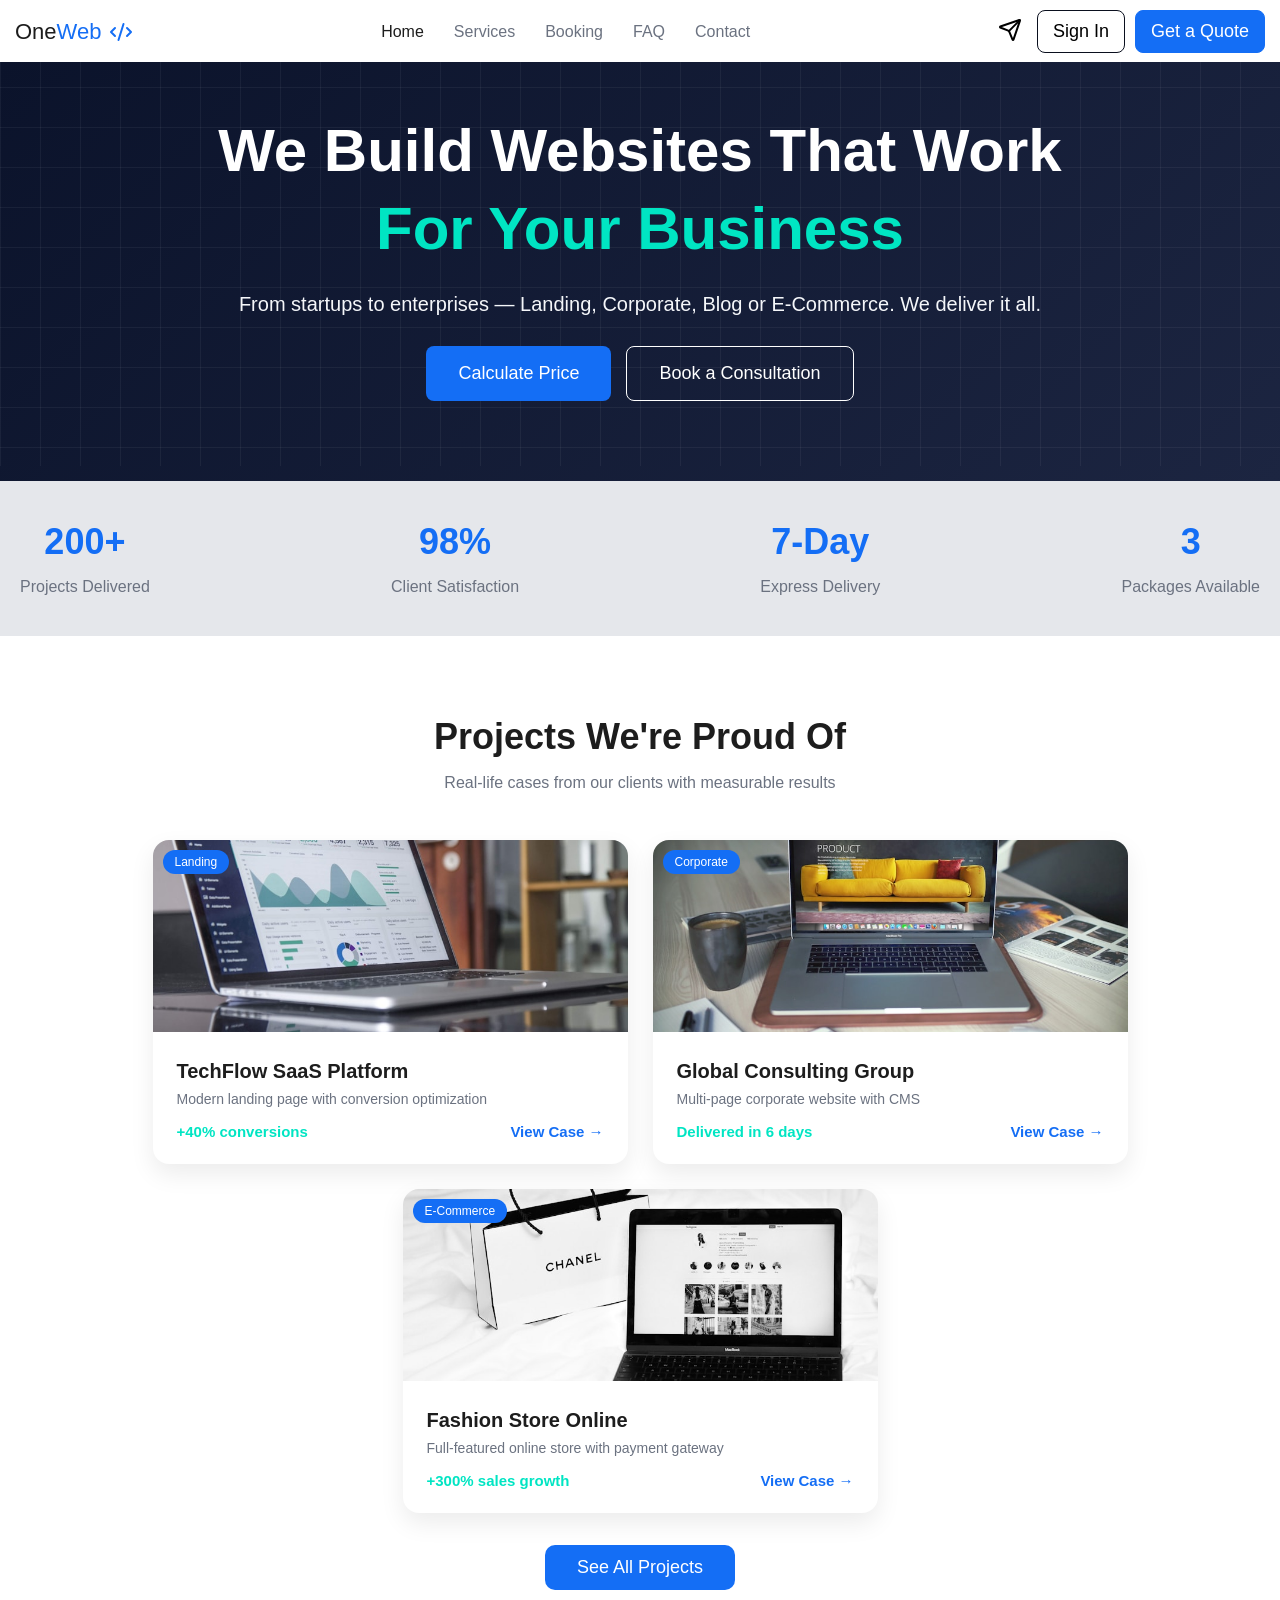
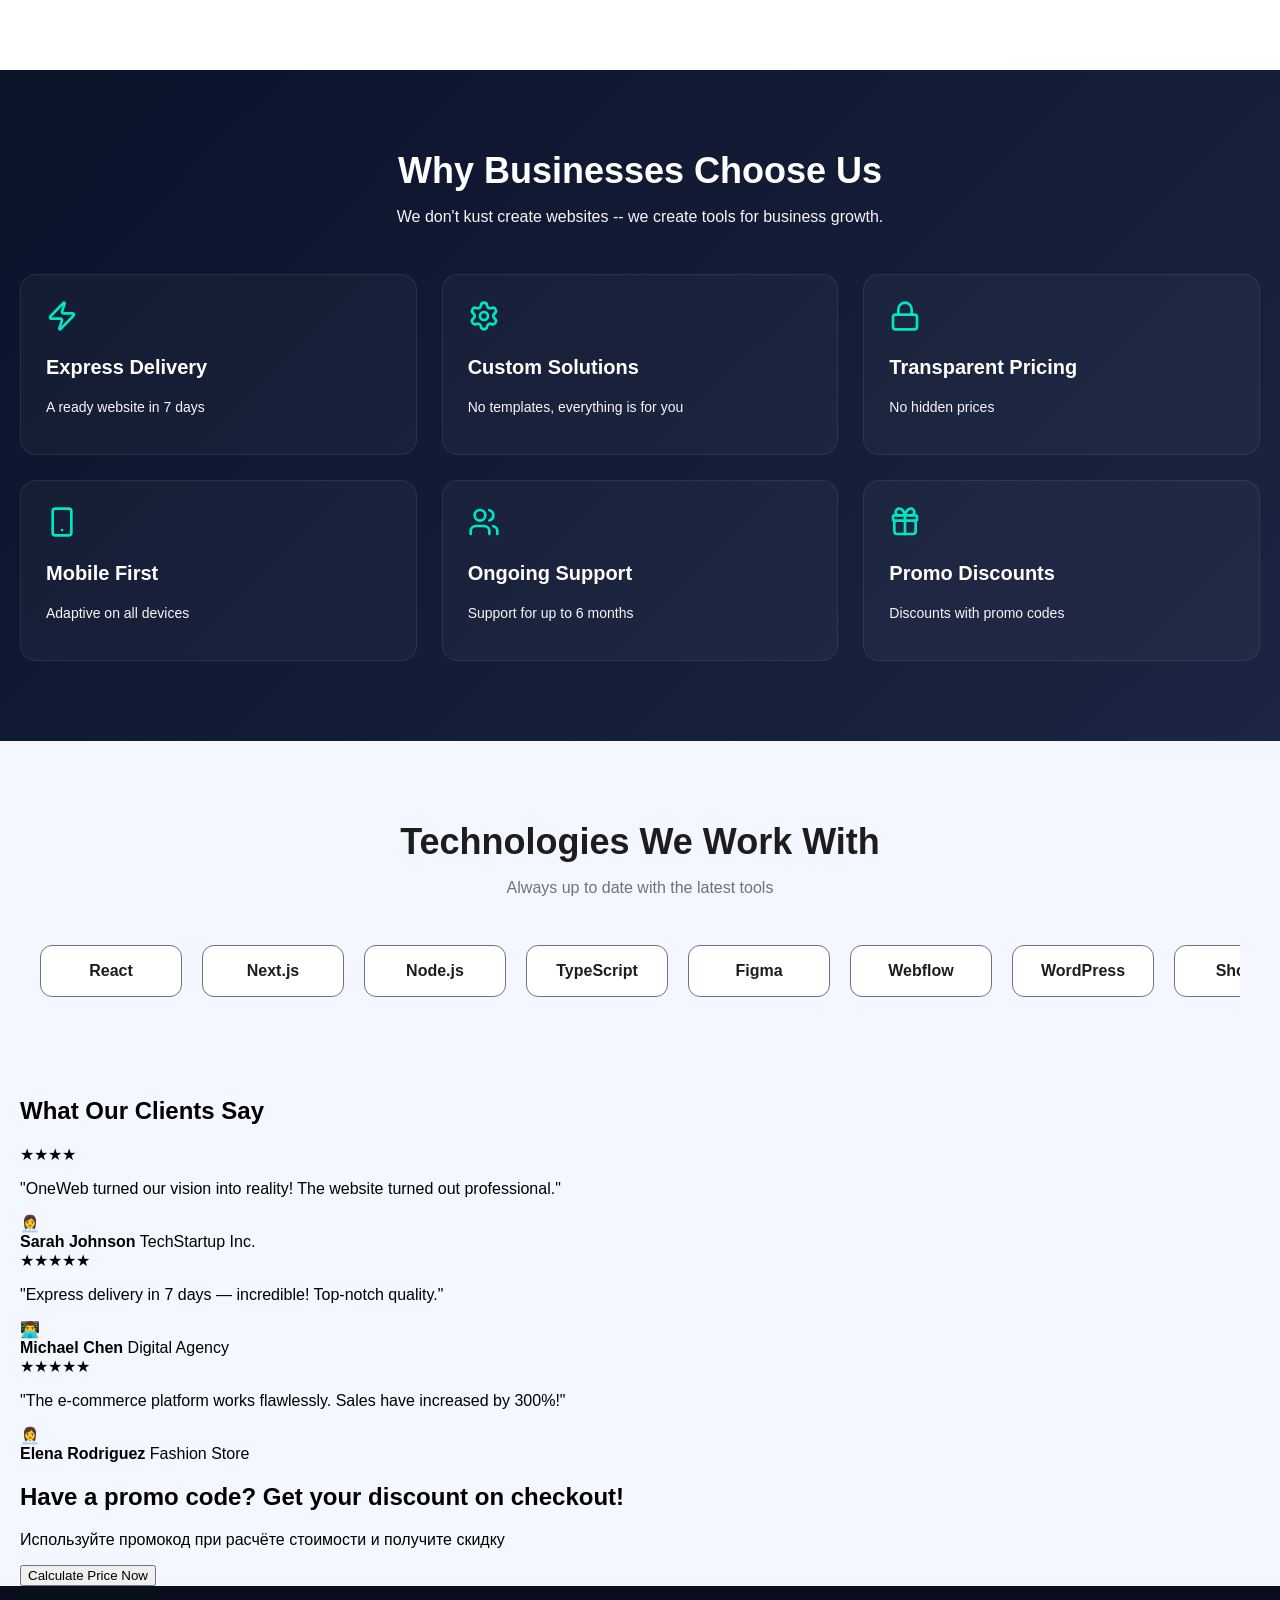
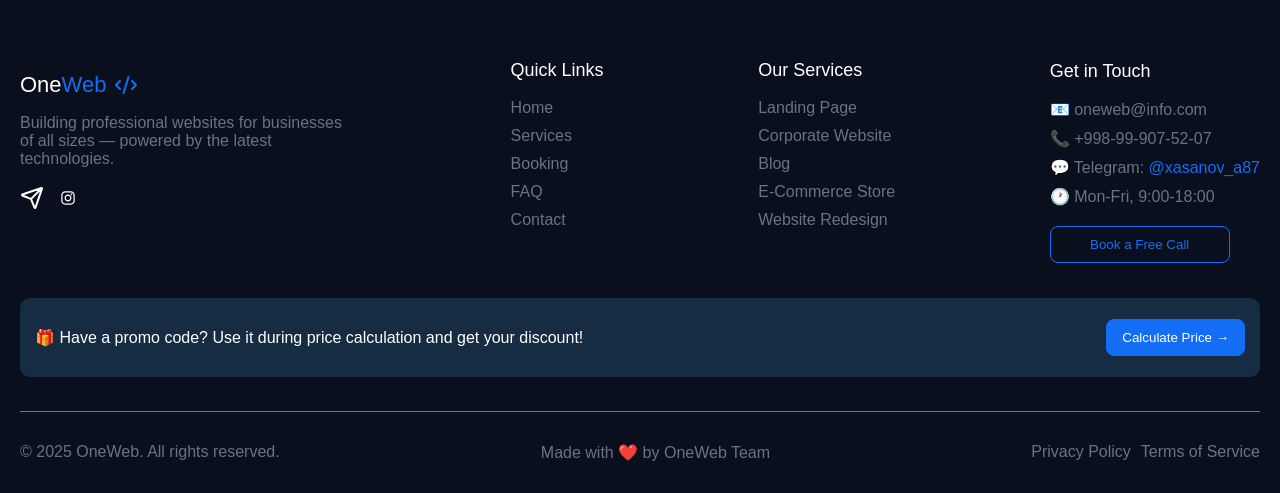
==== commit 5ff92344: "Add all sections to home page" ====
--- a/index.html
+++ b/index.html
@@ -158,7 +158,7 @@
                             <p>Full-featured online store with payment gateway</p>
 
                             <div class="card-bottom">
-                                <span class="green">+120% sales growth</span>
+                                <span class="green">+300% sales growth</span>
                                 <a href="#">View Case →</a>
                             </div>
                         </div>
@@ -252,6 +252,76 @@
             </section>
 
 
+            <!-- TESTIMONIALS -->
+            <section class="testimonials">
+                <div class="container">
+
+                    <h2>What Our Clients Say</h2>
+    
+                    <div class="testimonials-grid">
+    
+                        <div class="testimonial">
+                            <div class="stars">★★★★</div>
+                            <p>
+                                "OneWeb turned our vision into reality! 
+                                The website turned out professional."
+                            </p>
+    
+                            <div class="user">
+                                <div class="avatar">👩‍💼</div>
+                                <div>
+                                    <strong>Sarah Johnson</strong>
+                                    <span>TechStartup Inc.</span>
+                                </div>
+                            </div>
+                        </div>
+    
+                        <div class="testimonial">
+                            <div class="stars">★★★★★</div>
+                            <p>
+                                "Express delivery in 7 days — incredible! 
+                                Top-notch quality."
+                            </p>
+    
+                            <div class="user">
+                                <div class="avatar">👨‍💻</div>
+                                <div>
+                                    <strong>Michael Chen</strong>
+                                    <span>Digital Agency</span>
+                                </div>
+                            </div>
+                        </div>
+    
+                        <div class="testimonial">
+                            <div class="stars">★★★★★</div>
+                            <p>
+                                "The e-commerce platform works flawlessly. 
+                                Sales have increased by 300%!"
+                            </p>
+    
+                            <div class="user">
+                                <div class="avatar">👩‍💼</div>
+                                <div>
+                                    <strong>Elena Rodriguez</strong>
+                                    <span>Fashion Store</span>
+                                </div>
+                            </div>
+                        </div>
+    
+                    </div>
+                </div>
+            </section>
+
+            <!-- CTA -->
+            <section class="cta">
+                <div class="container">
+                    <h2>Have a promo code? Get your discount on checkout!</h2>
+                    <p>Используйте промокод при расчёте стоимости и получите скидку</p>
+    
+                    <a href="services.html"><button class="cta-btn">Calculate Price Now</button></a>
+                </div>
+            </section>
+
 
         </div>
     </main>
--- a/styles/index.css
+++ b/styles/index.css
@@ -10,6 +10,10 @@
     --primaty-dark: #0a0f1e; /* Dark - used for footer background */
     --services-bgc: #f4f7ff; /* Light blue - background for services page */
 }
+
+body {
+    background-color: var(--services-bgc);
+}
 /* HERO SECTION */
 .hero {
   position: relative;
@@ -123,7 +127,7 @@
 
 /* PROJECTS SECTION */
 .projects {
-  background: #f5f6f8;
+  background: var(--background);
   padding: 80px 20px;
   text-align: center;
 }
@@ -304,4 +308,63 @@
 .feature-card p {
   font-size: 14px;
   color: var(--surface);
+}
+
+
+.tech {
+    margin: 0;
+    padding: 80px 20px;
+    text-align: center;
+}
+.tech h2 {
+    margin: 0 0 16px;
+    font-size: 36px;
+    color: var(--text-primary);
+}
+.tech p{
+    margin: 0 0 48px;
+    font-size: 16px;
+    color: var(--text-secondary);
+}
+/* SLIDER */
+.slider {
+    position: relative;
+    overflow: hidden;
+    margin: 0;
+}
+
+.slide-track {
+  display: flex;
+  gap: 20px;
+  animation: scroll 25s linear infinite;
+}
+
+.slider:hover .slide-track {
+  animation-play-state: paused;
+}
+
+.tech-card {
+  min-width: 140px;
+  padding: 16px 0;
+  background: var(--background);
+  border-radius: 12px;
+  font-weight: 600;
+  border: 1px solid var(--text-secondary);
+  color: var(--text-primary);
+  white-space: nowrap;
+  transition: 0.2s ease;
+}
+
+.tech-card:hover {
+    color: var(--primary);
+    border-color: var(--primary);
+}
+
+@keyframes scroll {
+  from {
+    transform: translateX(0);
+  }
+  to {
+    transform: translateX(-50%);
+  }
 }
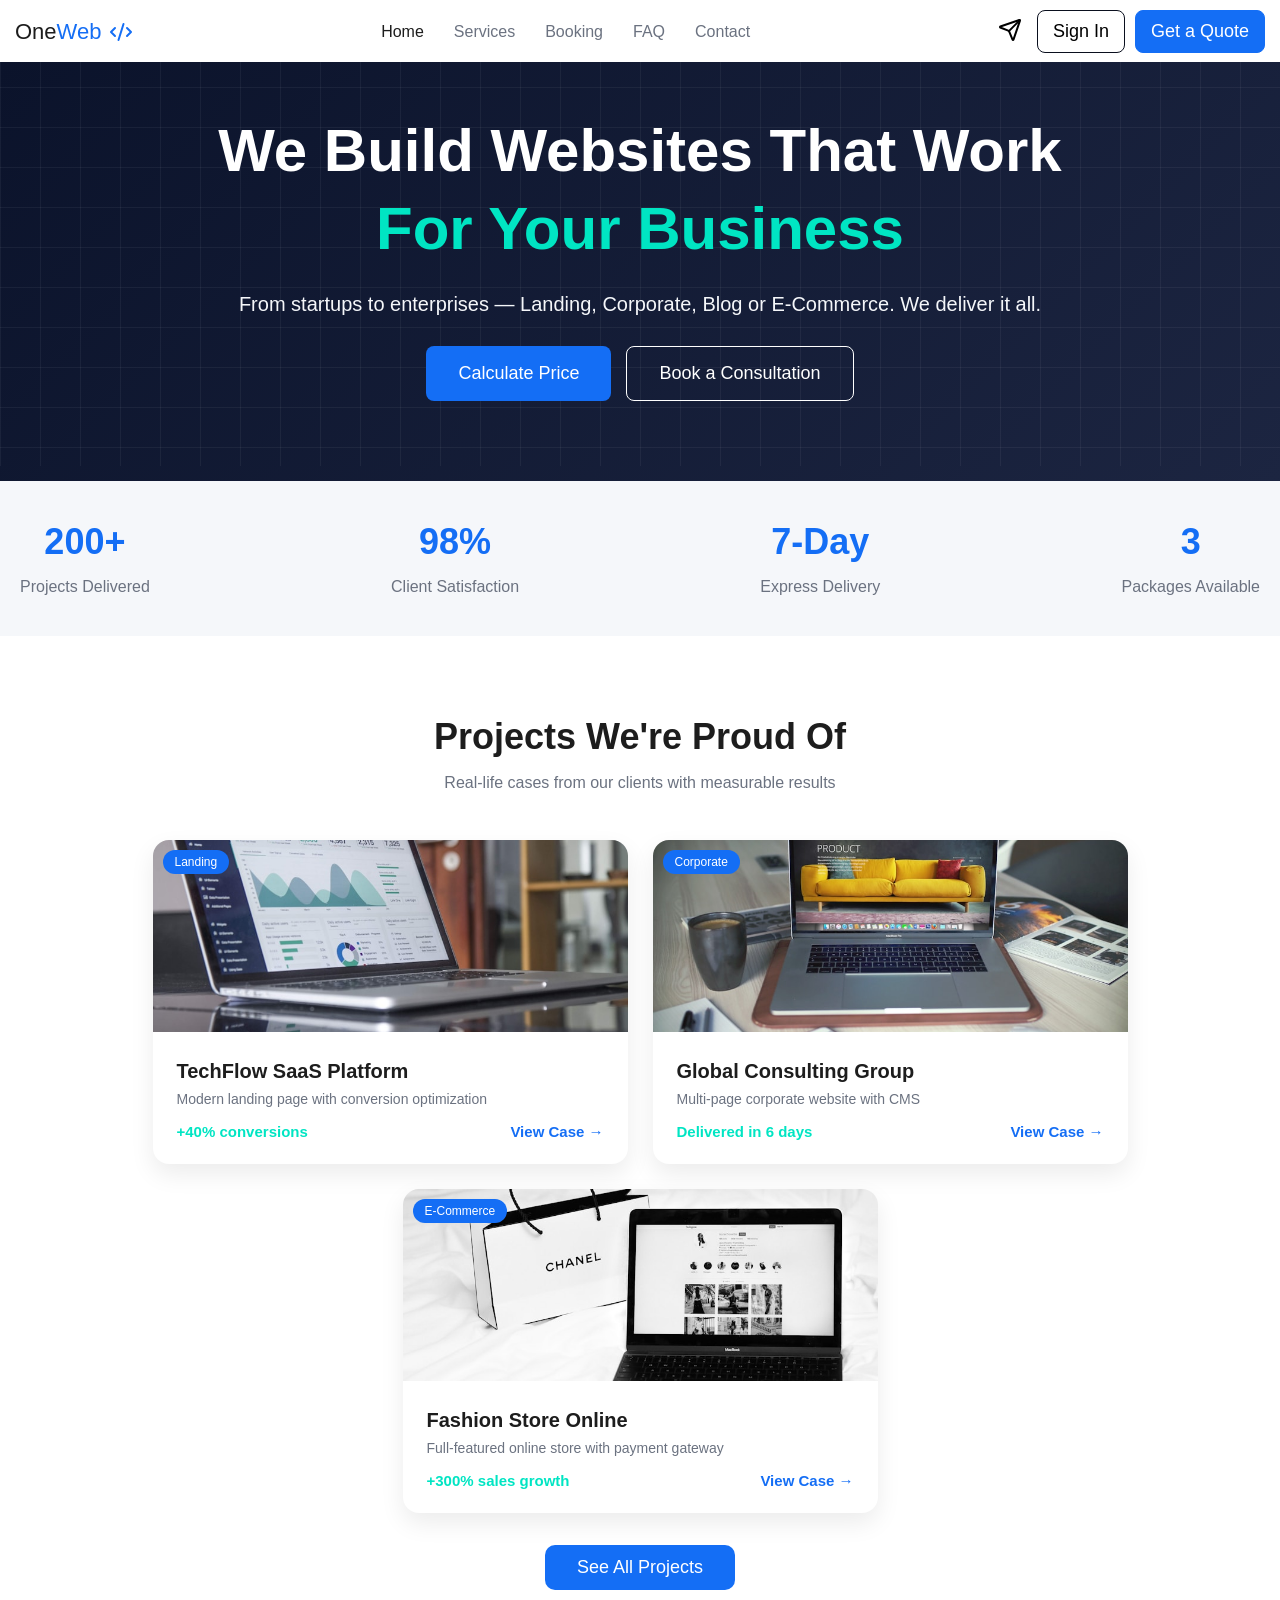
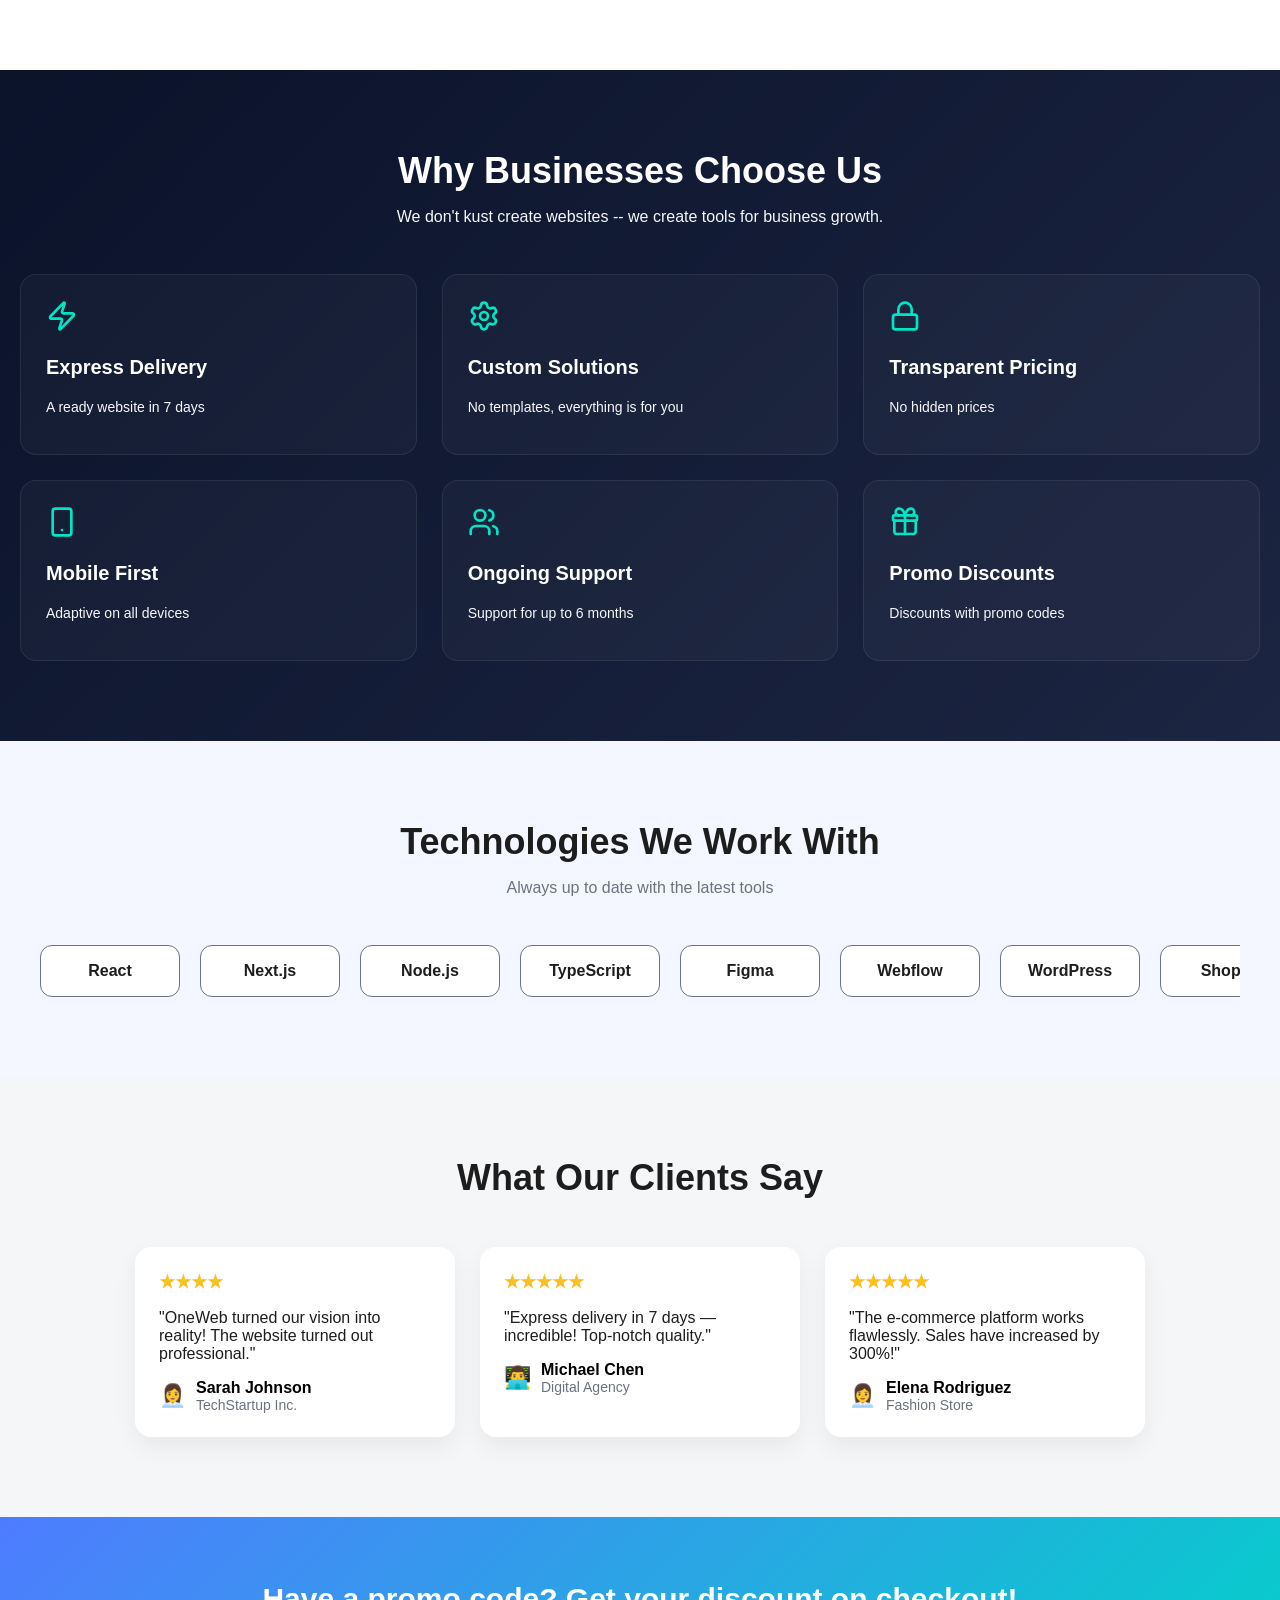
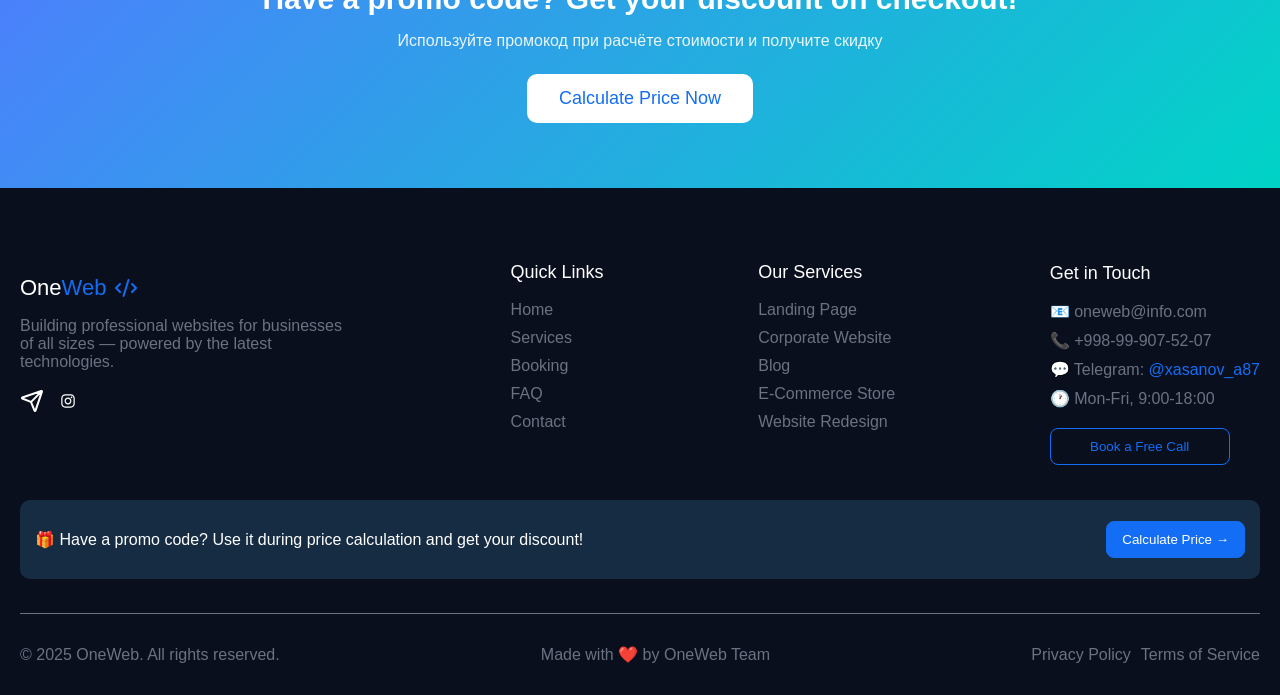
==== commit f37c47ad: "Make responsive all sections" ====
--- a/index.html
+++ b/index.html
@@ -62,8 +62,7 @@
                     <div class="overlay"></div>
     
                     <div class="hero-content">
-                        <h1>We Build Websites That Work <br> <span>For Your Business</span>
-                        </h1>
+                        <h1>We Build Websites That Work <br> <span>For Your Business</span></h1>
     
                         <p>From startups to enterprises — Landing, Corporate, Blog or E-Commerce. We deliver it all.</p>
     
--- a/styles/index.css
+++ b/styles/index.css
@@ -11,6 +11,10 @@
     --services-bgc: #f4f7ff; /* Light blue - background for services page */
 }
 
+* {
+  box-sizing: border-box;
+}
+
 body {
     background-color: var(--services-bgc);
 }
@@ -74,23 +78,19 @@
 }
 
 .btn {
-  padding: 12px 22px;
+  padding: 16px 32px;
   border-radius: 8px;
   border: none;
   cursor: pointer;
-  font-size: 14px;
+  font-size: 18px;
 }
 
 .primary {
-    padding: 16px 32px;
-    font-size: 18px;
     background: var(--primary);
     color: var(--background);
 }
 
 .outline {
-    padding: 16px 32px;
-    font-size: 18px;
     background: transparent;
     border: 1px solid var(--background);
     color: var(--background);
@@ -99,7 +99,7 @@
 
 /* STATS SECTION */
 .stats {
-    background: #e5e7eb;
+    background: var(--surface);
     padding: 40px 0;
 }
 
@@ -367,4 +367,153 @@
   to {
     transform: translateX(-50%);
   }
+}
+
+
+
+
+/* TESTIMONIALS */
+.testimonials {
+  padding: 80px 20px;
+  background: #f5f6f8;
+  text-align: center;
+}
+
+.testimonials h2 {
+    margin: 0 0 48px;
+    font-size: 36px;
+    color: var(--text-primary);
+}
+
+/* GRID */
+.testimonials-grid {
+  margin: 0;
+  display: flex;
+  gap: 25px;
+  justify-content: center;
+  flex-wrap: wrap;
+}
+
+/* CARD */
+.testimonial {
+  width: 320px;
+  background: var(--background);
+  border-radius: 16px;
+  padding: 24px;
+  text-align: left;
+  box-shadow: 0 10px 25px rgba(0,0,0,0.06);
+}
+
+/* STARS */
+.stars {
+  color: #fbbf24;
+  font-size: 18px;
+  font-weight: 700;
+  margin: 0 0 16px;
+}
+
+/* TEXT */
+.testimonial p {
+  color: var(--text-primary);
+  font-size: 16px;
+  margin: 0 0 16px;
+}
+
+/* USER */
+.user {
+  display: flex;
+  align-items: center;
+  gap: 10px;
+}
+
+.avatar {
+  font-size: 22px;
+}
+
+.user span {
+  display: block;
+  font-size: 14px;
+  color: var(--text-secondary);
+}
+
+
+
+/* CTA */
+.cta {
+  padding: 65px 20px;
+  text-align: center;
+  background: linear-gradient(135deg, #4f7cff, #00d4c6);
+  color: white;
+}
+
+.cta h2 {
+    margin: 0 0 16px;
+    font-size: 30px;
+}
+
+.cta p {
+    font-size: 16px;
+    margin: 0 0 24px;
+    opacity: 0.9;
+}
+
+/* BUTTON */
+.cta-btn {
+  margin: 0;
+  padding: 14px 32px;
+  border-radius: 10px;
+  border: none;
+  background: var(--background);
+  color: var(--primary);
+  font-size: 18px;
+  font-weight: 500;
+  cursor: pointer;
+  transition: 0.3s;
+}
+
+.cta-btn:hover {
+  opacity: 0.8;
+}
+
+
+@media (max-width: 850px) {
+    .hero-content h1 {
+        font-size: 48px;
+    }
+    .hero-content p {
+        font-size: 16px;
+    }
+    .features-grid {
+        grid-template-columns: repeat(2, 1fr);
+    }
+
+    .slide-track {
+        animation: scroll 10s linear infinite;
+    }
+}
+@media (max-width: 600px) {
+    .hero-content h1 {
+        font-size: 36px;
+    }
+    .hero-content p {
+        font-size: 14px;
+    }
+    .hero-buttons {
+        flex-direction: column;
+    }
+    .btn {
+        font-size: 14px;
+    }
+    .stats-list {
+        flex-direction: column;
+    }
+    .stat:not(:last-child) {
+        margin-bottom: 35px;
+    }
+    .features-grid {
+        grid-template-columns: repeat(1, 1fr);
+    }
+    .slide-track {
+        animation: scroll 15s linear infinite;
+    }
 }
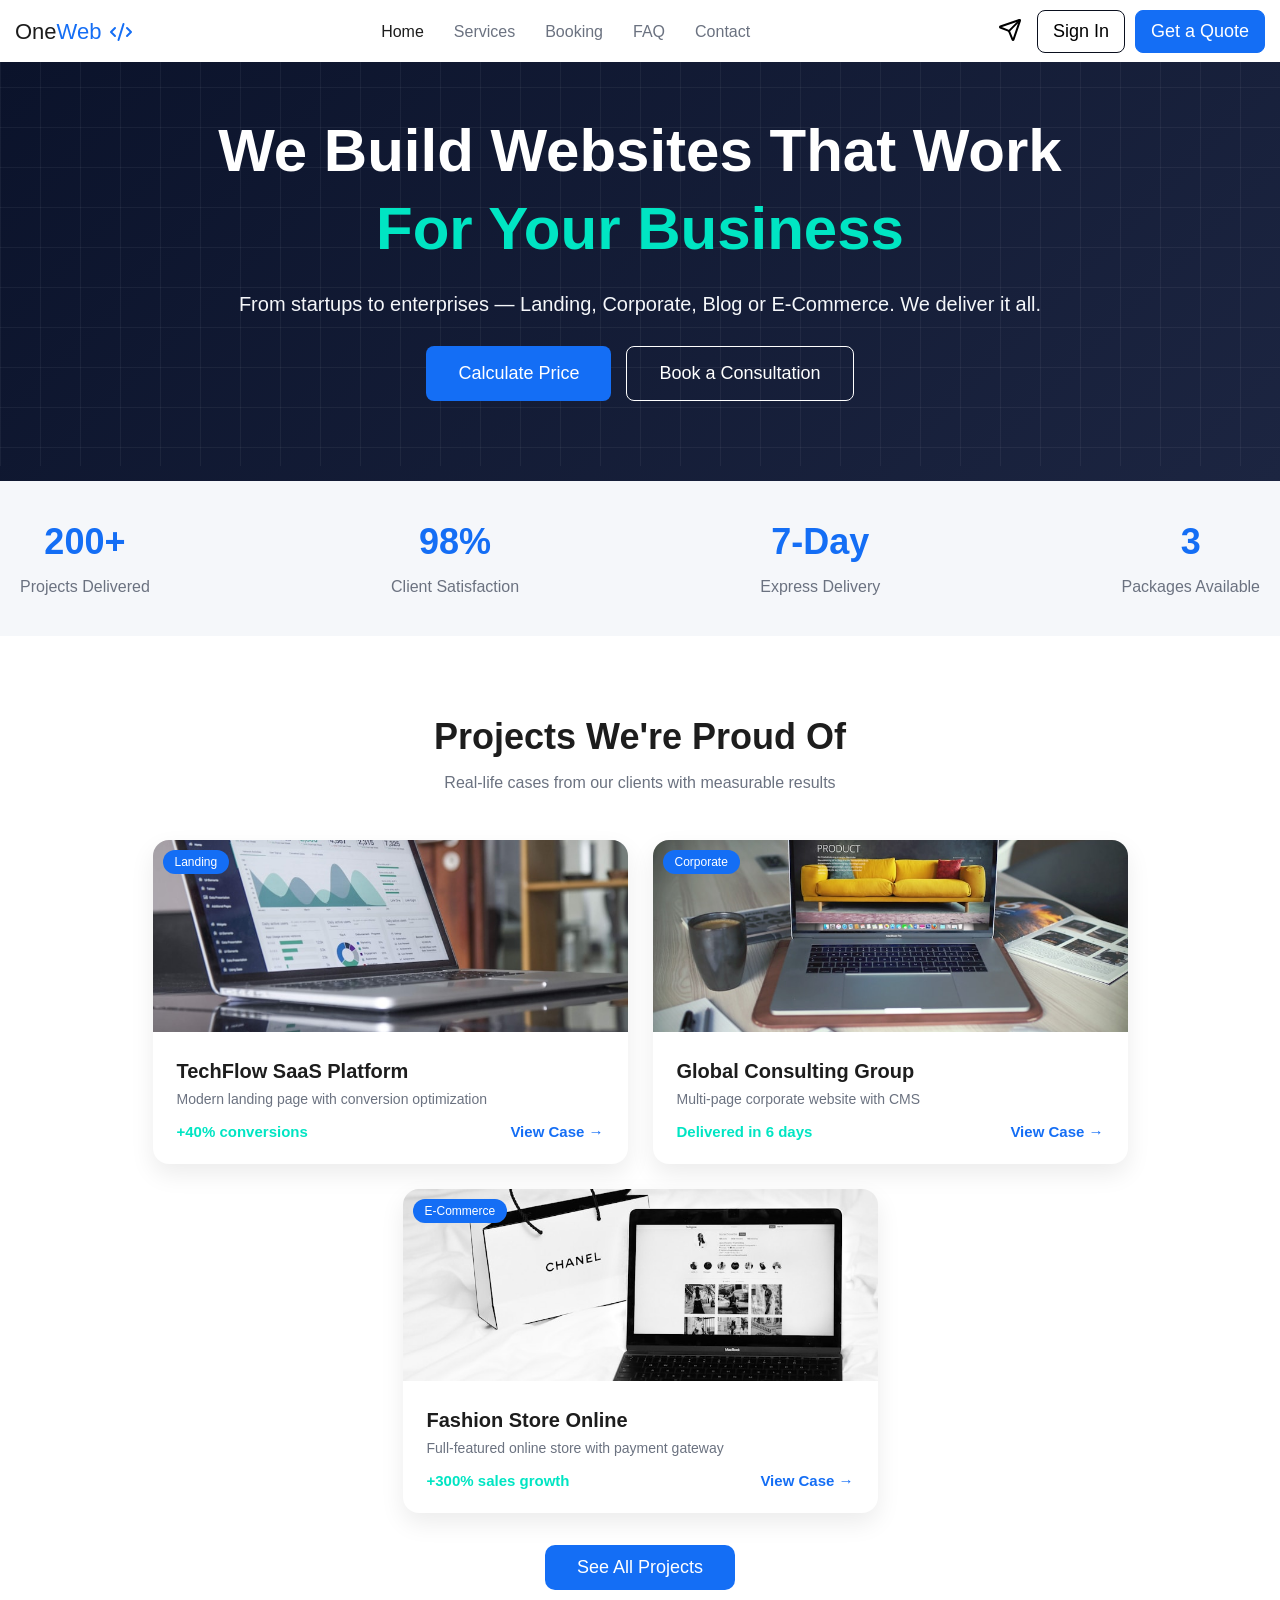
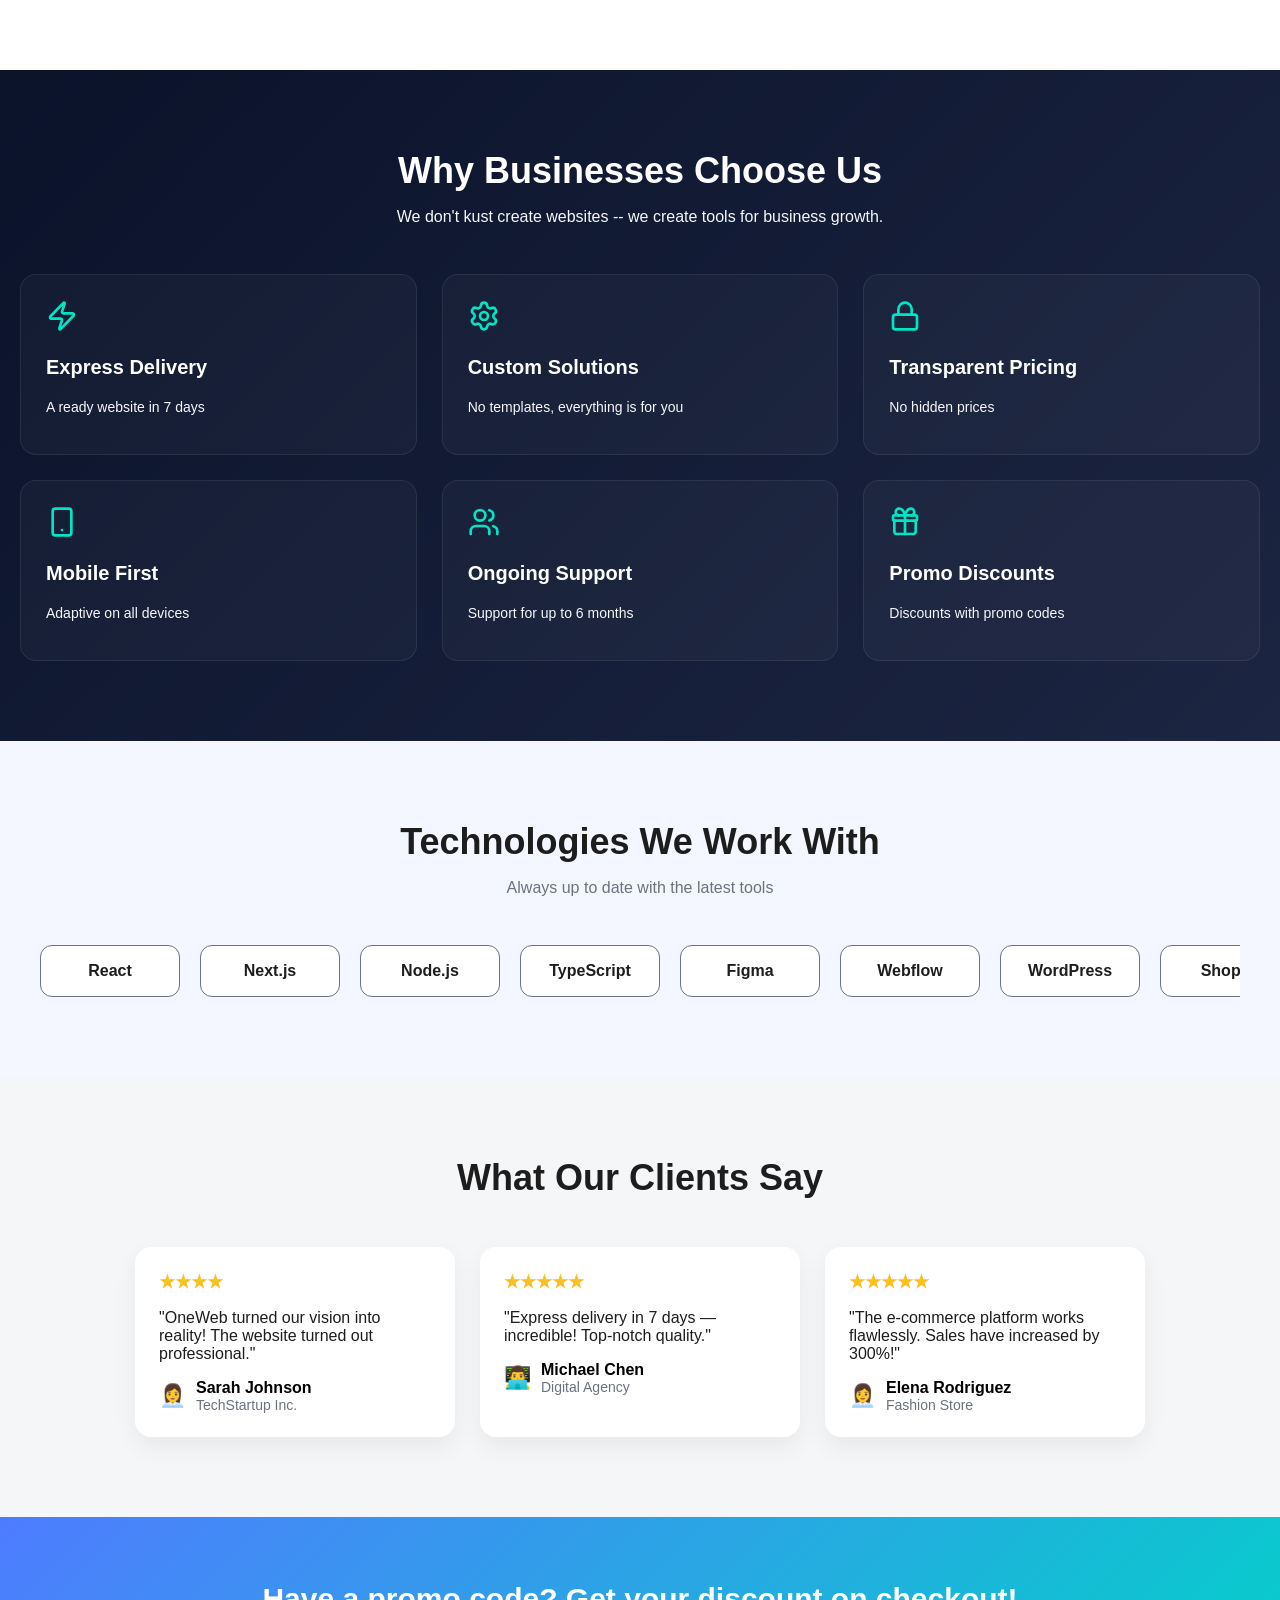
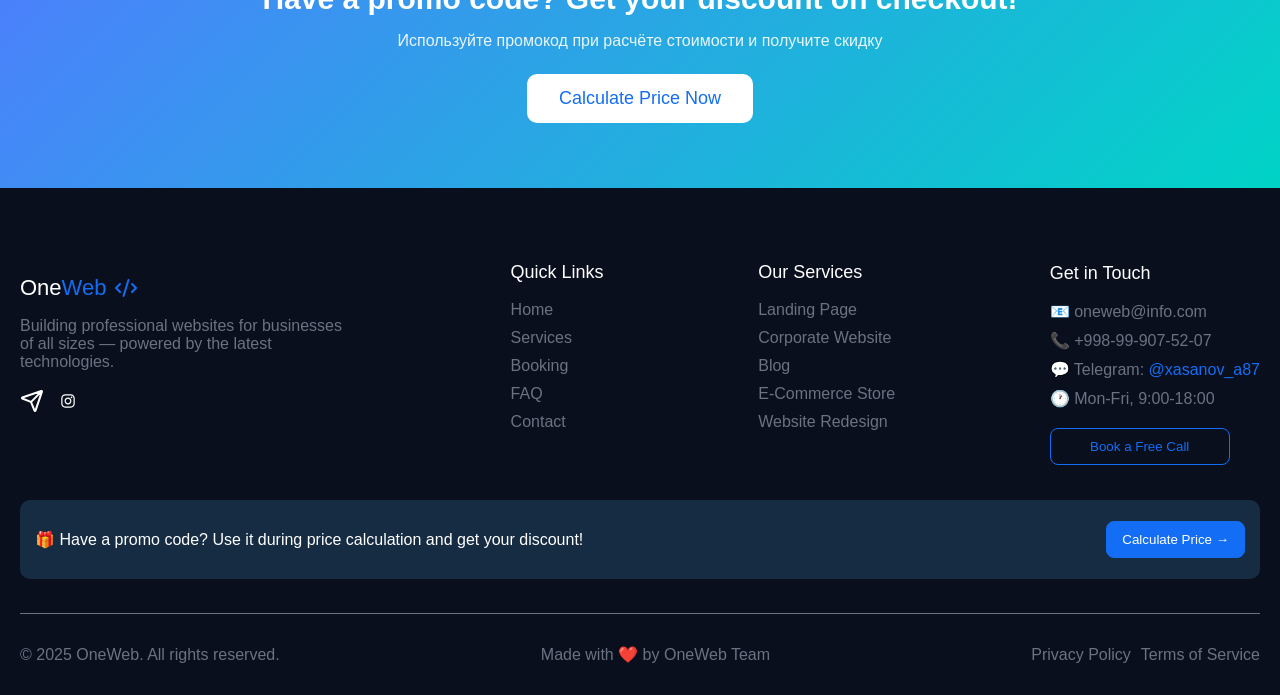
==== commit 9da3b5d7: "Add some JS functions to make home page ineractive" ====
--- a/index.html
+++ b/index.html
@@ -398,5 +398,6 @@
     </footer>
 
     <script src="js/main.js"></script>
+    <script src="js/index.js"></script>
 </body>
 </html>
--- a/styles/index.css
+++ b/styles/index.css
@@ -337,10 +337,6 @@
   display: flex;
   gap: 20px;
   animation: scroll 25s linear infinite;
-}
-
-.slider:hover .slide-track {
-  animation-play-state: paused;
 }
 
 .tech-card {
@@ -476,6 +472,17 @@
 }
 
 
+.card, .feature-card, .testimonial, .stat {
+  opacity: 0;
+  transform: translateY(30px);
+  transition: 0.9s ease;
+}
+
+.show {
+  opacity: 1;
+  transform: translateY(0);
+}
+
 @media (max-width: 850px) {
     .hero-content h1 {
         font-size: 48px;
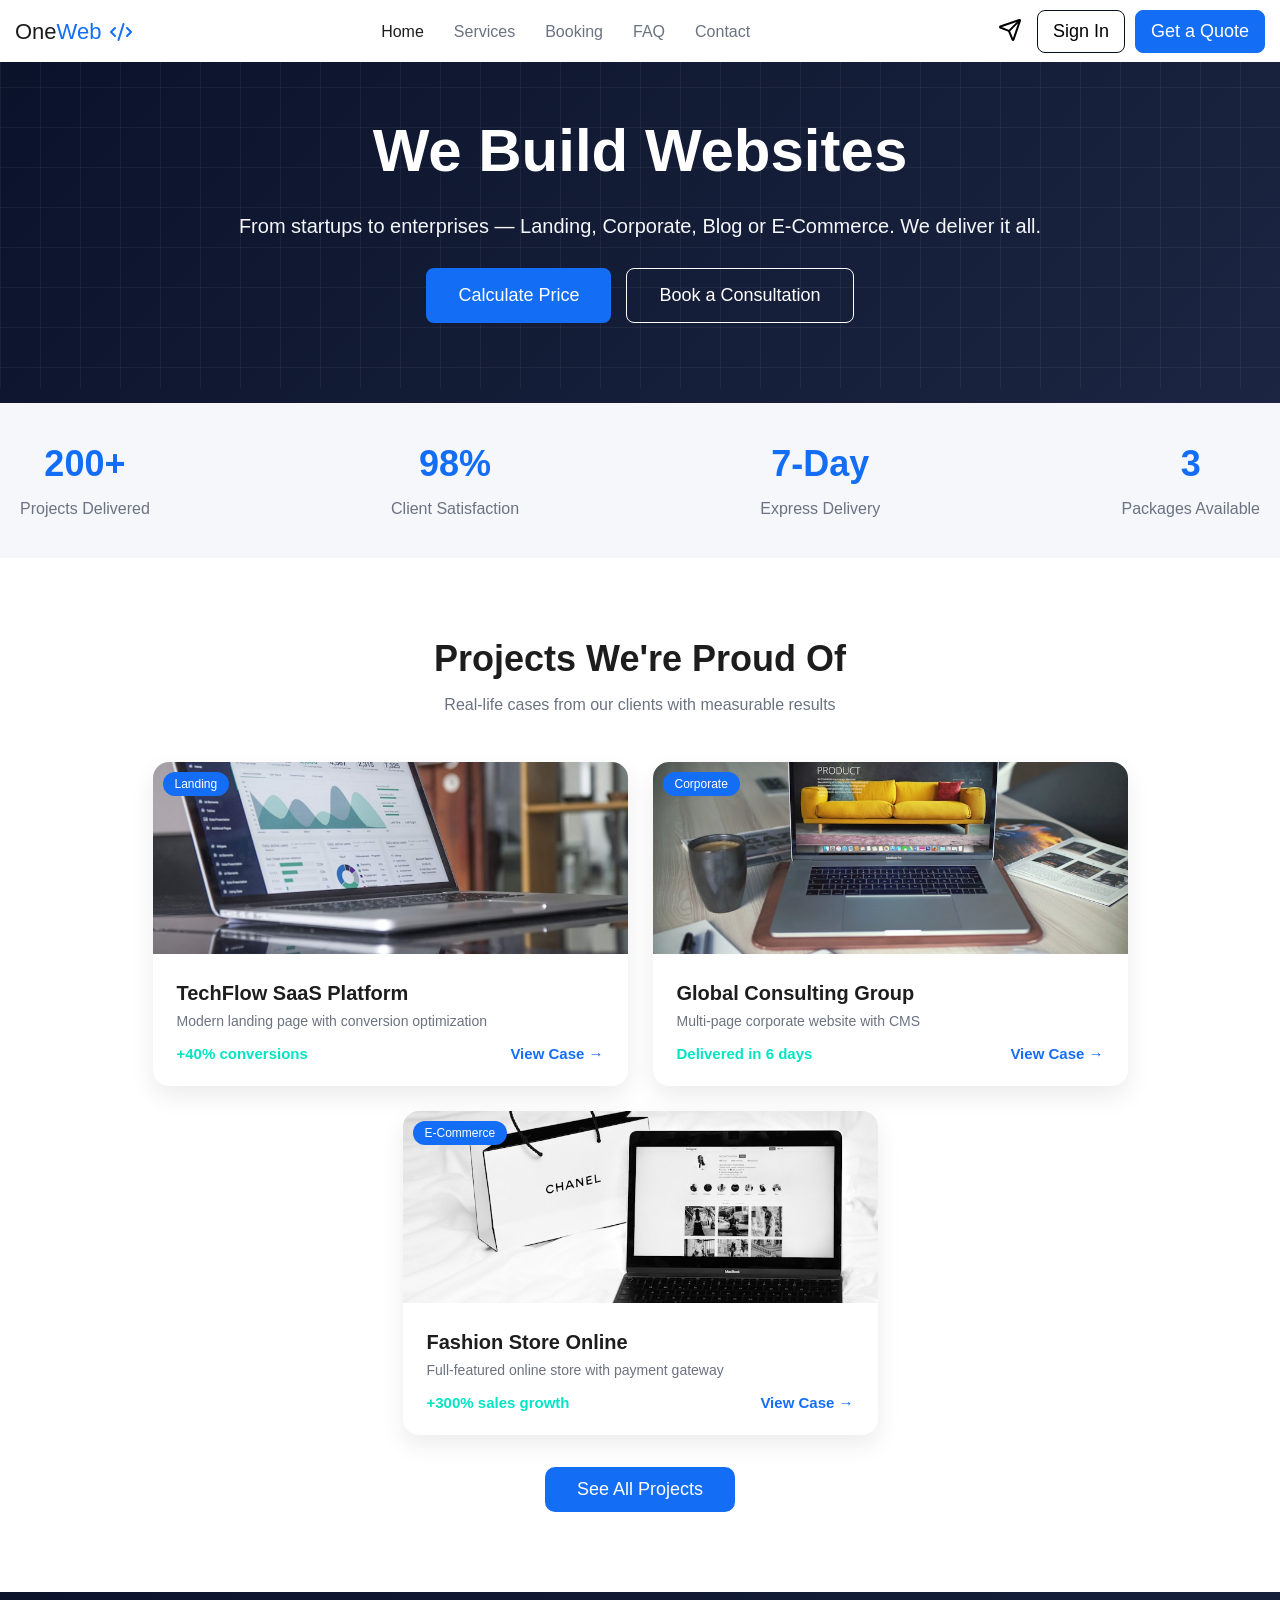
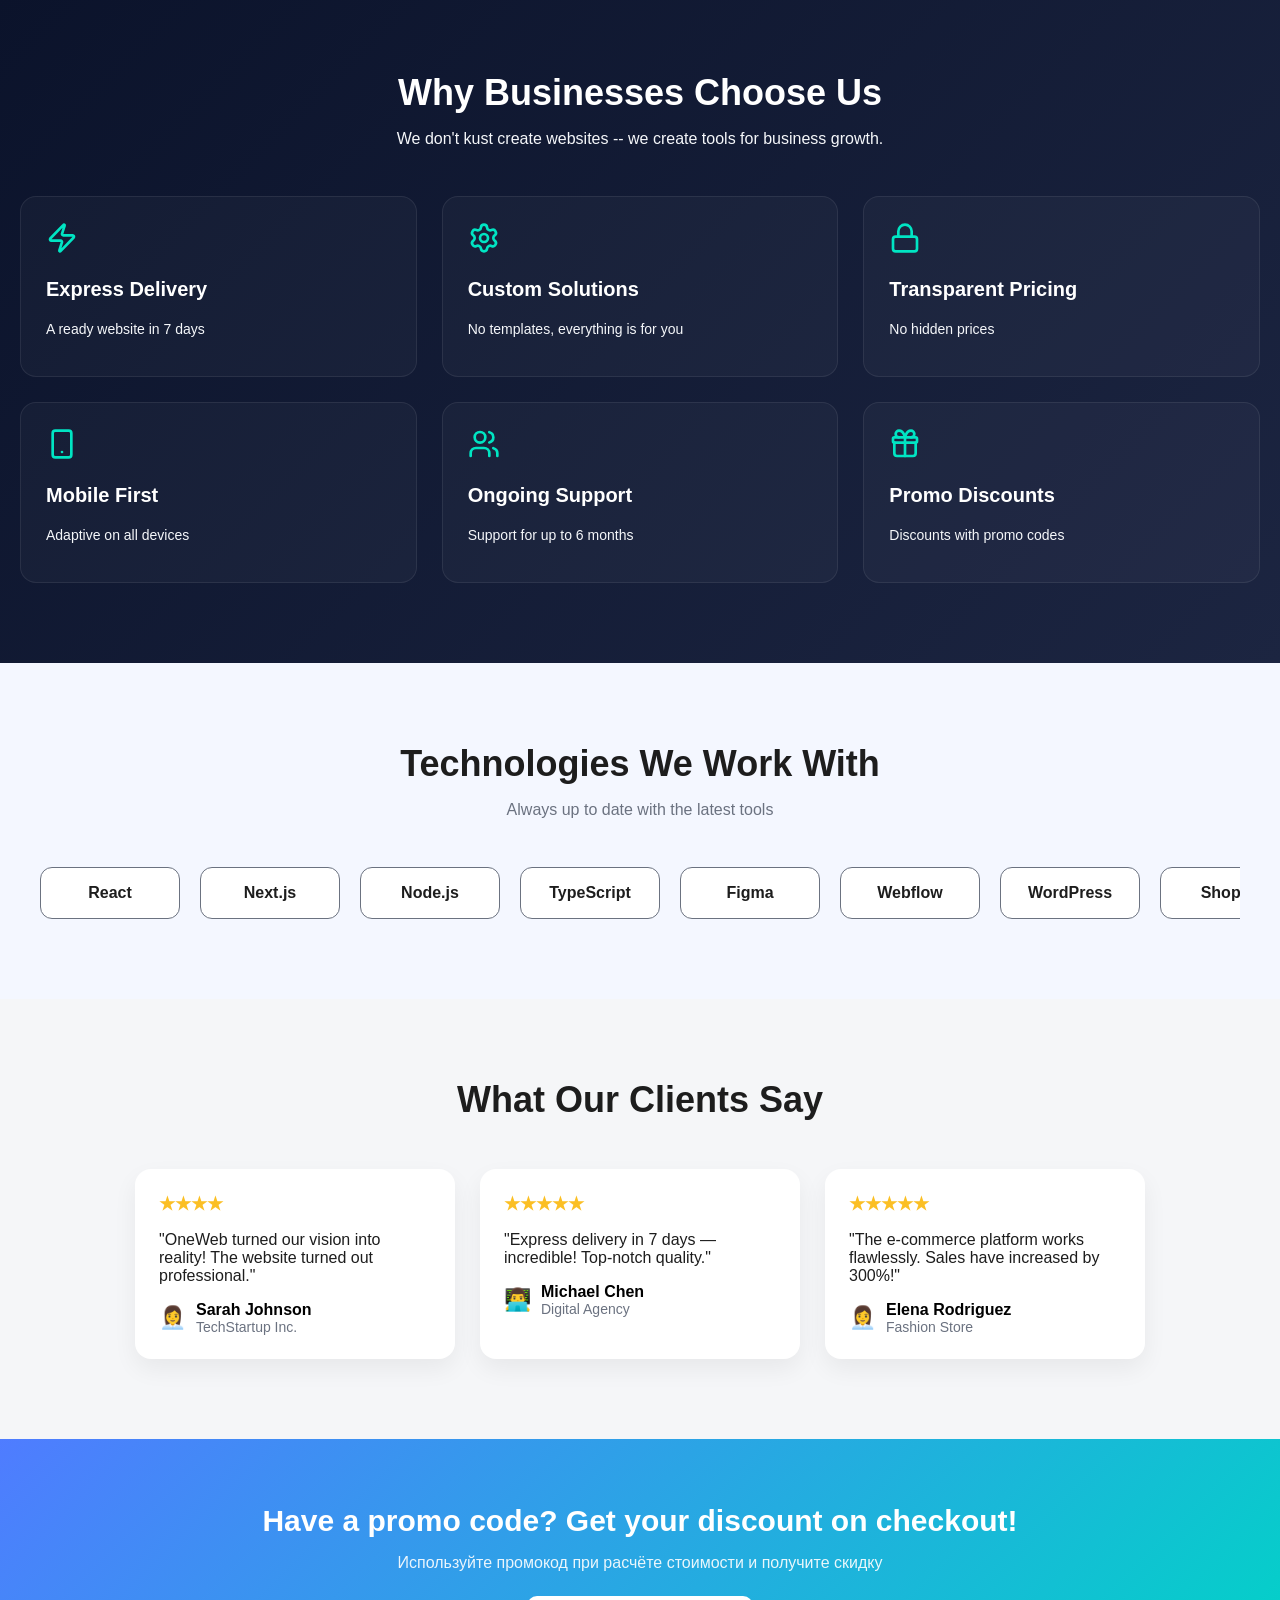
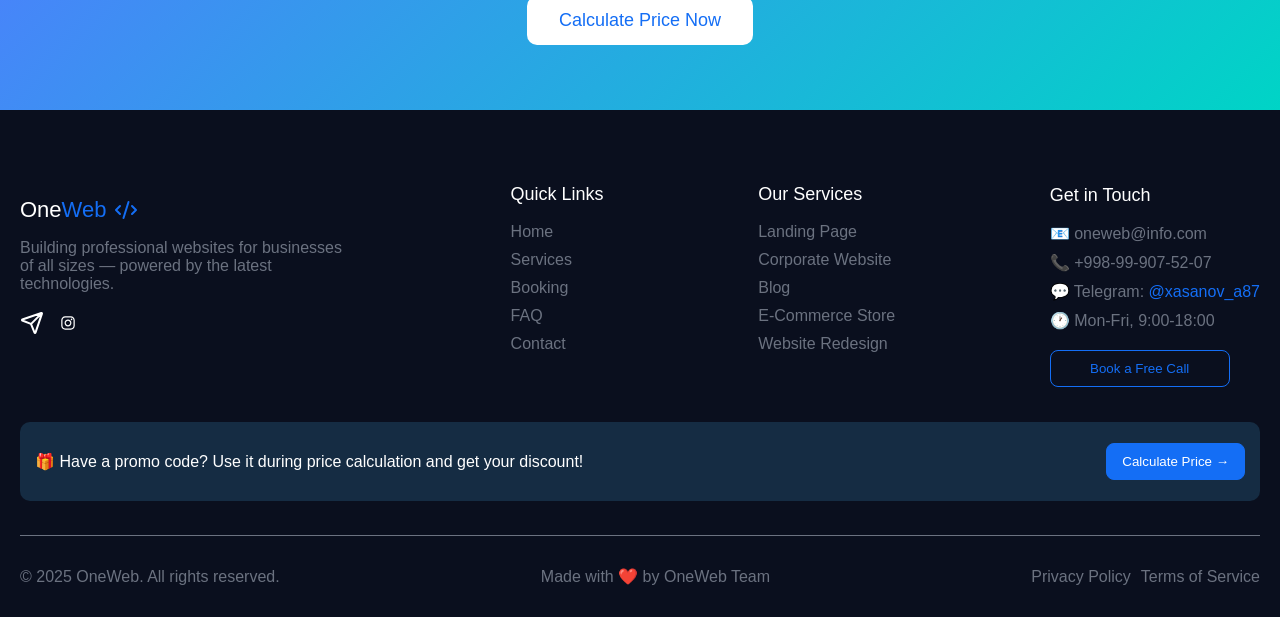
==== commit 910afc53: "Added new js  function to hero section" ====
--- a/index.html
+++ b/index.html
@@ -62,7 +62,7 @@
                     <div class="overlay"></div>
     
                     <div class="hero-content">
-                        <h1>We Build Websites That Work <br> <span>For Your Business</span></h1>
+                        <h1></h1>
     
                         <p>From startups to enterprises — Landing, Corporate, Blog or E-Commerce. We deliver it all.</p>
     
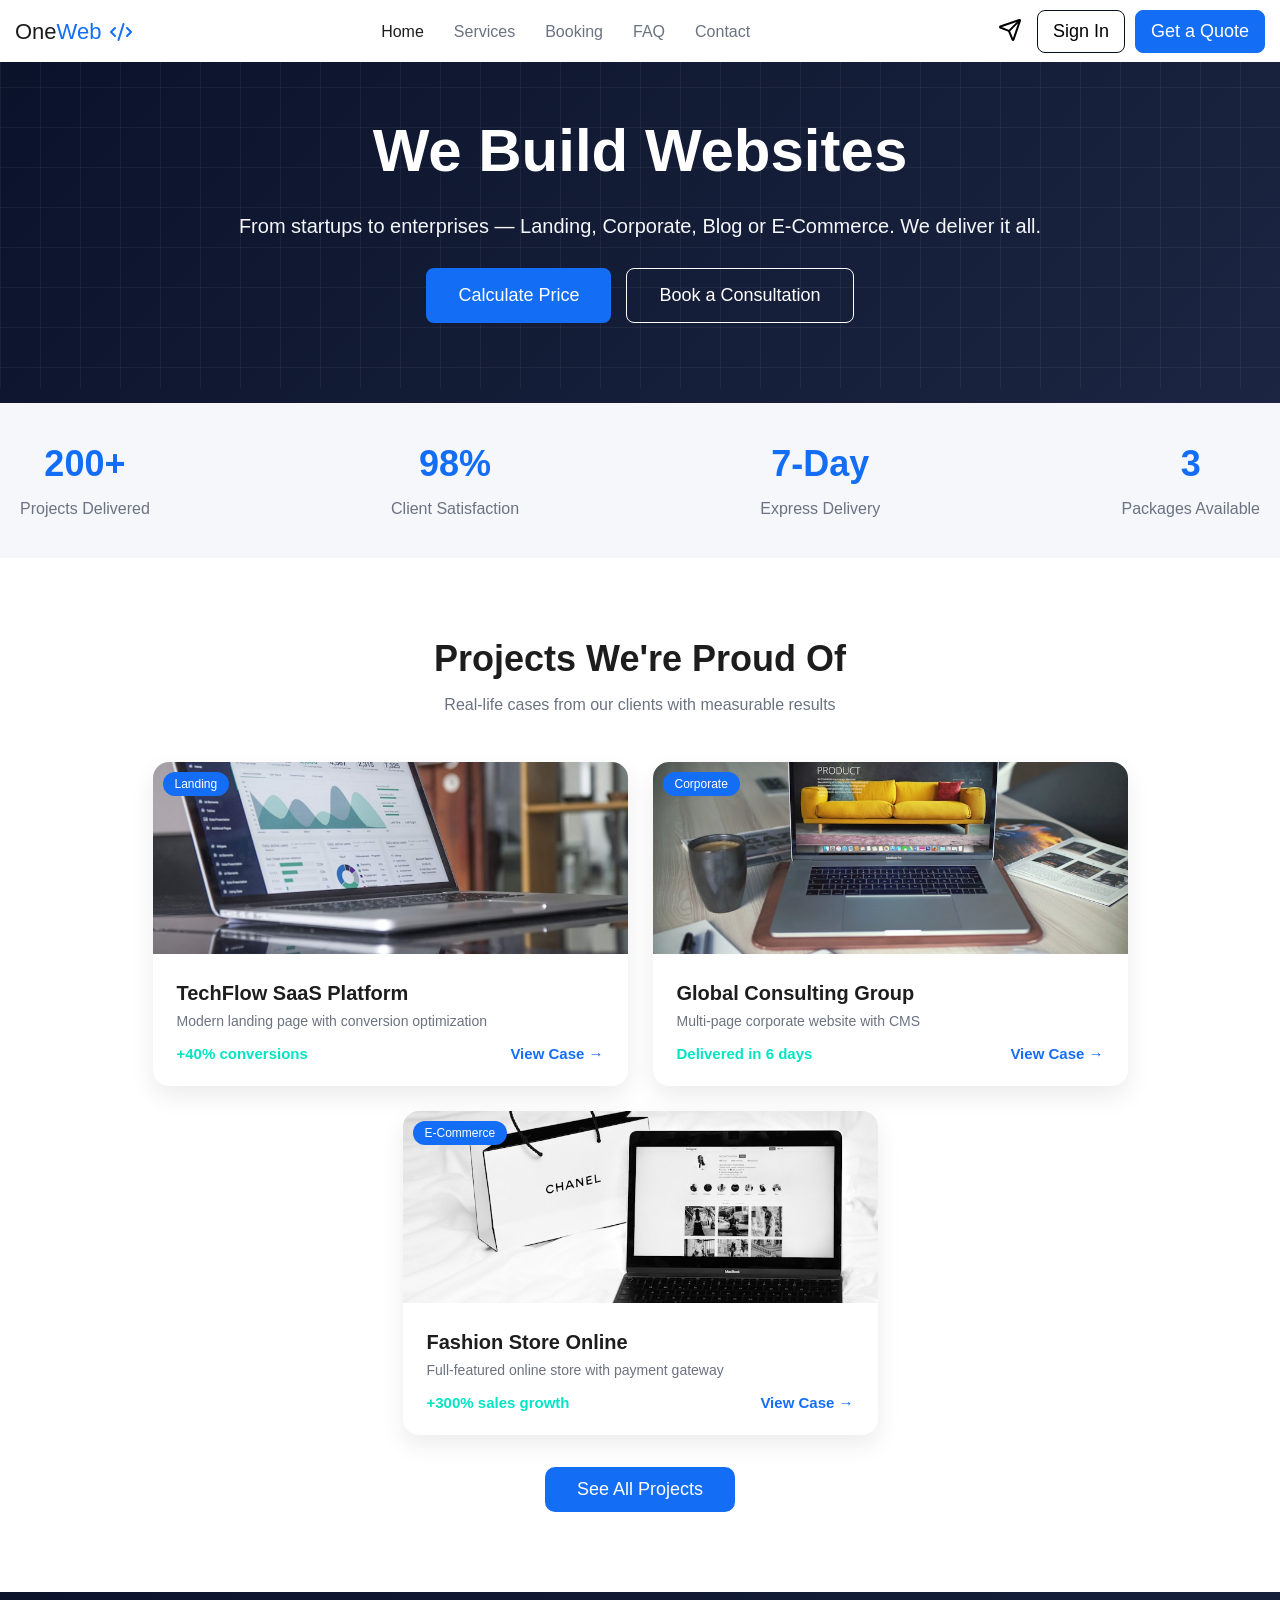
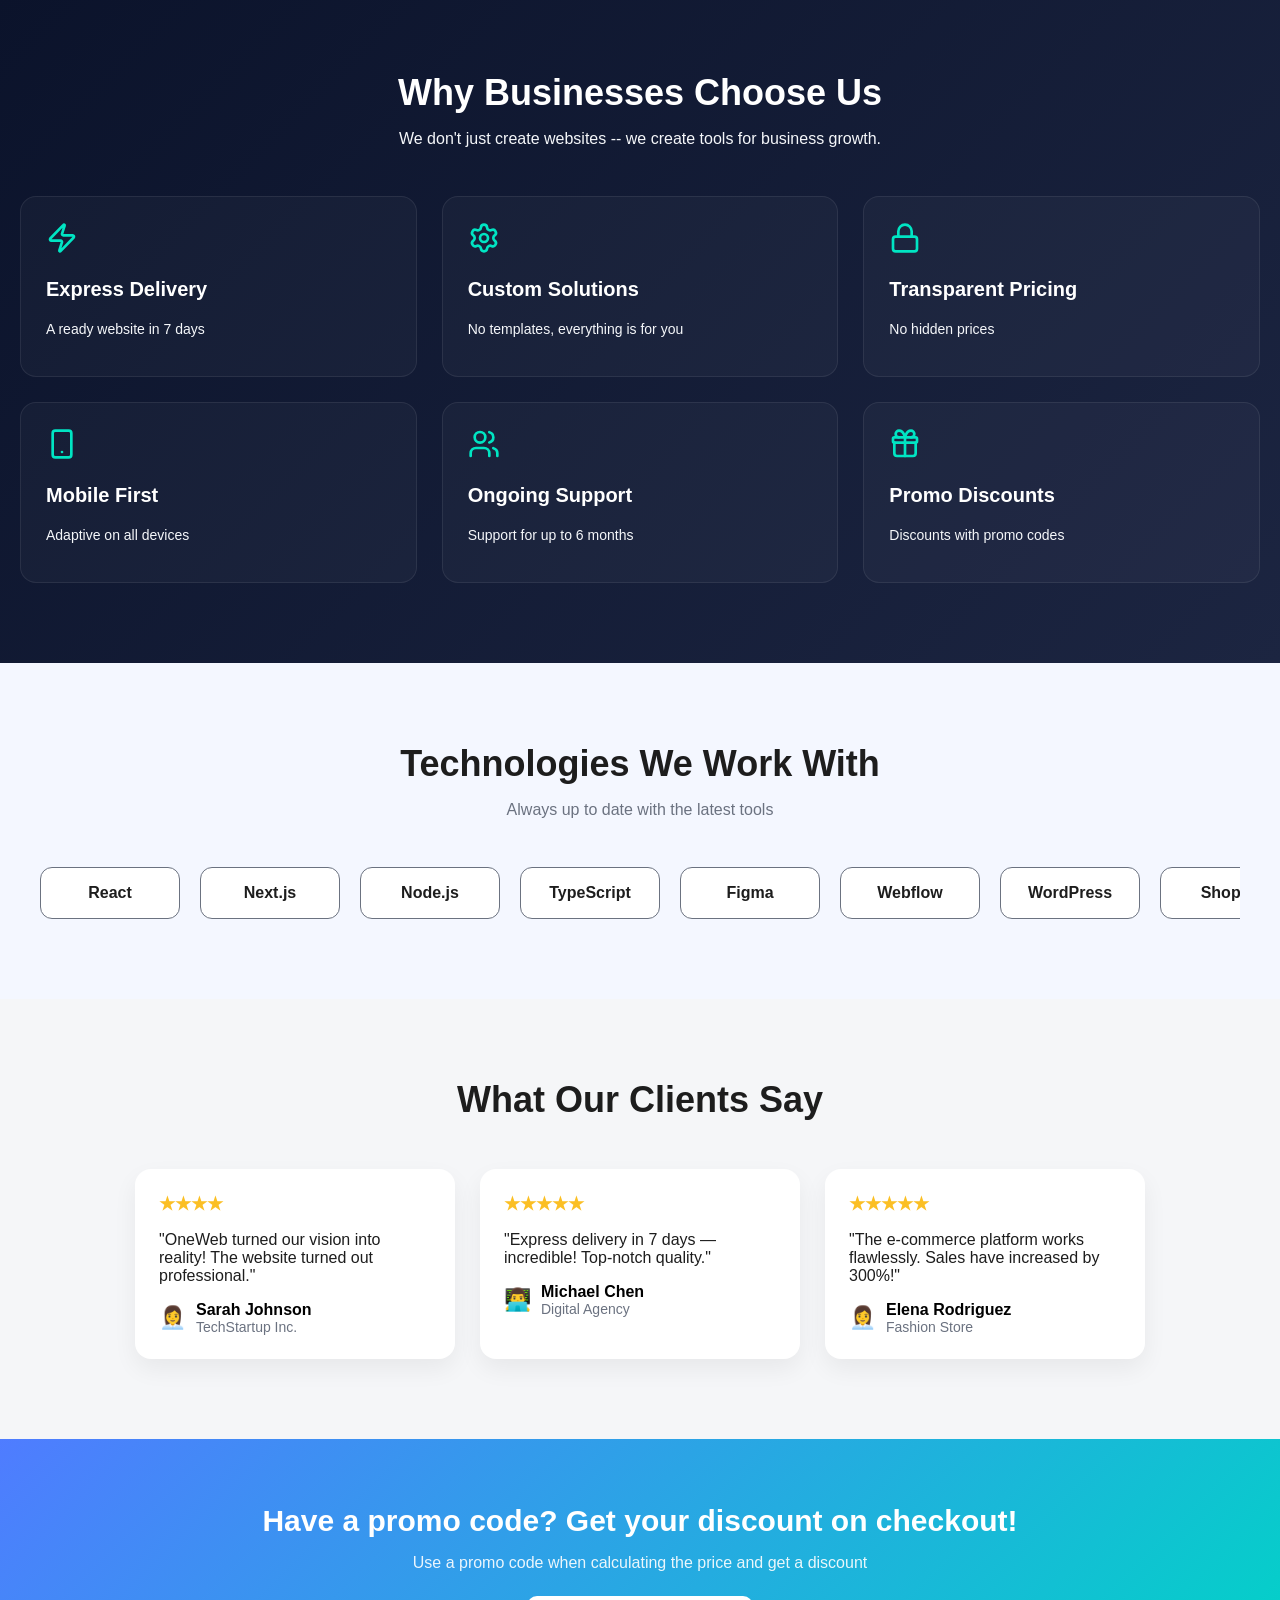
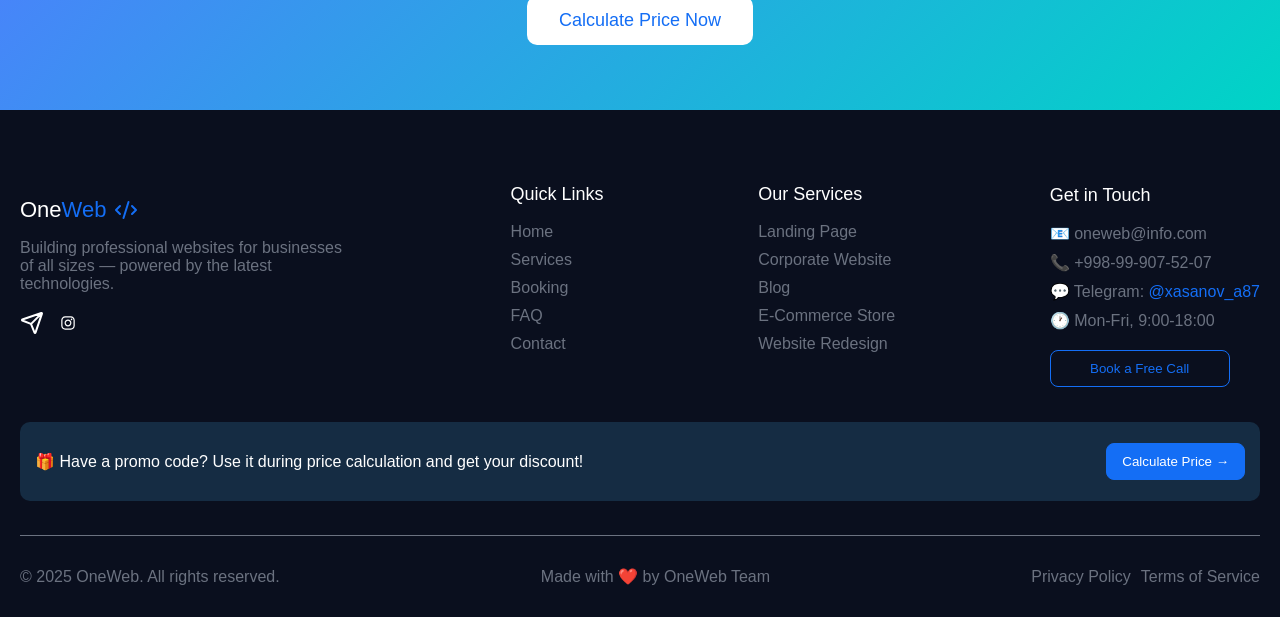
==== commit d725a2f1: "Comment home page code" ====
--- a/index.html
+++ b/index.html
@@ -54,173 +54,193 @@
         </div>
     </header>
 
-    <main class="main-content">
-        <div class="main-content__container">
-
-            <section class="hero">
-                <div class="container">
-                    <div class="overlay"></div>
-    
-                    <div class="hero-content">
-                        <h1></h1>
-    
-                        <p>From startups to enterprises — Landing, Corporate, Blog or E-Commerce. We deliver it all.</p>
-    
-                        <div class="hero-buttons">
-                            <button class="btn primary">Calculate Price</button>
-                            <button class="btn outline">Book a Consultation</button>
-                        </div>
-                    </div>
-                </div>
-            </section>
-
-            <section class="stats">
-                <div class="container">
-
-                    <div class="stats-list">
-                        <div class="stat">
-                            <h2>200+</h2>
-                            <p>Projects Delivered</p>
-                        </div>
-        
-                        <div class="stat">
-                            <h2>98%</h2>
-                            <p>Client Satisfaction</p>
-                        </div>
-        
-                        <div class="stat">
-                            <h2>7-Day</h2>
-                            <p>Express Delivery</p>
-                        </div>
-        
-                        <div class="stat">
-                            <h2>3</h2>
-                            <p>Packages Available</p>
-                        </div>
-                    </div>
-
-                </div>
-            </section>
-
-
-            <section class="projects">
-                <h2>Projects We're Proud Of</h2>
-                <p class="subtitle">Real-life cases from our clients with measurable results</p>
-
-                <div class="cards">
-
-                    <!-- CARD 1 -->
-                    <div class="card">
-                        <div class="image">
-                            <img src="images/home-img-1" alt="">
-                            <span class="badge">Landing</span>
-                        </div>
-
-                        <div class="card-content">
-                            <h3>TechFlow SaaS Platform</h3>
-                            <p>Modern landing page with conversion optimization</p>
-
-                            <div class="card-bottom">
-                                <span class="green">+40% conversions</span>
-                                <a href="#">View Case →</a>
-                            </div>
-                        </div>
-                    </div>
-
-                    <!-- CARD 2 -->
-                    <div class="card">
-                        <div class="image">
-                            <img src="images/home-image-2" alt="">
-                            <span class="badge">Corporate</span>
-                        </div>
-
-                        <div class="card-content">
-                            <h3>Global Consulting Group</h3>
-                            <p>Multi-page corporate website with CMS</p>
-
-                            <div class="card-bottom">
-                                <span class="green">Delivered in 6 days</span>
-                                <a href="#">View Case →</a>
-                            </div>
-                        </div>
-                    </div>
-
-                    <!-- CARD 3 -->
-                    <div class="card">
-                        <div class="image">
-                            <img src="images/home-image-3" alt="">
-                            <span class="badge">E-Commerce</span>
-                        </div>
-
-                        <div class="card-content">
-                            <h3>Fashion Store Online</h3>
-                            <p>Full-featured online store with payment gateway</p>
-
-                            <div class="card-bottom">
-                                <span class="green">+300% sales growth</span>
-                                <a href="#">View Case →</a>
-                            </div>
-                        </div>
-                    </div>
-
-                </div>
-
-                <button class="see-all">See All Projects</button>
-            </section>
-
-            <section class="features">
-                <h2>Why Businesses Choose Us</h2>
-                <p class="subtitle">We don't kust create websites -- we create tools for business growth.</p>
-
-                <div class="features-grid">
-
-                    <div class="feature-card">
-                        <div class="icon"><img src="images/zap.svg" alt=""></div>
-                        <h3>Express Delivery</h3>
-                        <p>A ready website in 7 days</p>
-                    </div>
-
-                    <div class="feature-card">
-                        <div class="icon"><img src="images/settings.svg" alt=""></div>
-                        <h3>Custom Solutions</h3>
-                        <p>No templates, everything is for you</p>
-                    </div>
-
-                    <div class="feature-card">
-                        <div class="icon"><img src="images/lock.svg" alt=""></div>
-                        <h3>Transparent Pricing</h3>
-                        <p>No hidden prices</p>
-                    </div>
-
-                    <div class="feature-card">
-                        <div class="icon"><img src="images/smartphone.svg" alt=""></div>
-                        <h3>Mobile First</h3>
-                        <p>Adaptive on all devices</p>
-                    </div>
-
-                    <div class="feature-card">
-                        <div class="icon"><img src="images/users.svg" alt=""></div>
-                        <h3>Ongoing Support</h3>
-                        <p>Support for up to 6 months</p>
-                    </div>
-
-                    <div class="feature-card">
-                        <div class="icon"><img src="images/gift.svg" alt=""></div>
-                        <h3>Promo Discounts</h3>
-                        <p>Discounts with promo codes</p>
-                    </div>
-
-                </div>
-            </section>
-
-            <section class="tech">
-                <div class="container">
-                    <h2>Technologies We Work With</h2>
-                    <p class="subtitle">Always up to date with the latest tools</p>
-    
-                    <div class="slider">
-                        <div class="slide-track">
-    
+    <main class="main-content"> <!-- Main content wrapper -->
+        <div class="main-content__container"> <!-- Inner container -->
+
+            <!-- HERO SECTION - main banner with headline and CTA buttons -->
+            <section class="hero"> <!-- Hero section wrapper -->
+                <div class="container"> <!-- Centered container -->
+                    <div class="overlay"></div> <!-- Dark overlay on top of background image -->
+
+                    <div class="hero-content"> <!-- Text and buttons wrapper -->
+                        <h1></h1> <!-- Main headline -->
+
+                        <p>From startups to enterprises — Landing, Corporate, Blog or E-Commerce. We deliver it all.</p> <!-- Hero description -->
+
+                        <div class="hero-buttons"> <!-- CTA buttons row -->
+                            <button class="btn primary">Calculate Price</button> <!-- Primary CTA - links to services page -->
+                            <button class="btn outline">Book a Consultation</button> <!-- Secondary CTA -->
+                        </div>
+                    </div>
+                </div>
+            </section>
+
+            <!-- STATS SECTION - 4 key numbers to build trust -->
+            <section class="stats"> <!-- Stats section wrapper -->
+                <div class="container"> <!-- Centered container -->
+
+                    <div class="stats-list"> <!-- Horizontal row of stat items -->
+
+                        <div class="stat"> <!-- Single stat item -->
+                            <h2>200+</h2> <!-- Stat number -->
+                            <p>Projects Delivered</p> <!-- Stat label -->
+                        </div>
+
+                        <div class="stat"> <!-- Single stat item -->
+                            <h2>98%</h2> <!-- Stat number -->
+                            <p>Client Satisfaction</p> <!-- Stat label -->
+                        </div>
+
+                        <div class="stat"> <!-- Single stat item -->
+                            <h2>7-Day</h2> <!-- Stat number -->
+                            <p>Express Delivery</p> <!-- Stat label -->
+                        </div>
+
+                        <div class="stat"> <!-- Single stat item -->
+                            <h2>3</h2> <!-- Stat number -->
+                            <p>Packages Available</p> <!-- Stat label -->
+                        </div>
+
+                    </div>
+
+                </div>
+            </section>
+
+            <!-- PROJECTS SECTION - showcase of 3 completed client projects -->
+            <section class="projects"> <!-- Projects section wrapper -->
+                <h2>Projects We're Proud Of</h2> <!-- Section heading -->
+                <p class="subtitle">Real-life cases from our clients with measurable results</p> <!-- Section subtitle -->
+
+                <div class="cards"> <!-- Cards grid wrapper -->
+
+                    <!-- CARD 1 - Landing page project -->
+                    <div class="card"> <!-- Project card wrapper -->
+                        <div class="image"> <!-- Card image wrapper -->
+                            <img src="images/home-img-1" alt=""> <!-- Project screenshot -->
+                            <span class="badge">Landing</span> <!-- Website type badge -->
+                        </div>
+
+                        <div class="card-content"> <!-- Card text content -->
+                            <h3>TechFlow SaaS Platform</h3> <!-- Project name -->
+                            <p>Modern landing page with conversion optimization</p> <!-- Project description -->
+
+                            <div class="card-bottom"> <!-- Result and link row -->
+                                <span class="green">+40% conversions</span> <!-- Project result in green -->
+                                <a href="#">View Case →</a> <!-- Link to full case study -->
+                            </div>
+                        </div>
+                    </div>
+
+                    <!-- CARD 2 - Corporate website project -->
+                    <div class="card"> <!-- Project card wrapper -->
+                        <div class="image"> <!-- Card image wrapper -->
+                            <img src="images/home-image-2" alt=""> <!-- Project screenshot -->
+                            <span class="badge">Corporate</span> <!-- Website type badge -->
+                        </div>
+
+                        <div class="card-content"> <!-- Card text content -->
+                            <h3>Global Consulting Group</h3> <!-- Project name -->
+                            <p>Multi-page corporate website with CMS</p> <!-- Project description -->
+
+                            <div class="card-bottom"> <!-- Result and link row -->
+                                <span class="green">Delivered in 6 days</span> <!-- Project result in green -->
+                                <a href="#">View Case →</a> <!-- Link to full case study -->
+                            </div>
+                        </div>
+                    </div>
+
+                    <!-- CARD 3 - E-commerce project -->
+                    <div class="card"> <!-- Project card wrapper -->
+                        <div class="image"> <!-- Card image wrapper -->
+                            <img src="images/home-image-3" alt=""> <!-- Project screenshot -->
+                            <span class="badge">E-Commerce</span> <!-- Website type badge -->
+                        </div>
+
+                        <div class="card-content"> <!-- Card text content -->
+                            <h3>Fashion Store Online</h3> <!-- Project name -->
+                            <p>Full-featured online store with payment gateway</p> <!-- Project description -->
+
+                            <div class="card-bottom"> <!-- Result and link row -->
+                                <span class="green">+300% sales growth</span> <!-- Project result in green -->
+                                <a href="#">View Case →</a> <!-- Link to full case study -->
+                            </div>
+                        </div>
+                    </div>
+
+                </div>
+
+                <button class="see-all">See All Projects</button> <!-- Button to view all projects -->
+            </section>
+
+            <!-- FEATURES SECTION - 6 key selling points in a grid -->
+            <section class="features"> <!-- Features section wrapper -->
+                <h2>Why Businesses Choose Us</h2> <!-- Section heading -->
+                <p class="subtitle">We don't just create websites -- we create tools for business growth.</p> <!-- Section subtitle -->
+
+                <div class="features-grid"> <!-- 6-card grid -->
+
+                    <div class="feature-card"> <!-- Single feature card -->
+                        <div class="icon"><img src="images/zap.svg" alt=""></div> <!-- Feature icon -->
+                        <h3>Express Delivery</h3> <!-- Feature title -->
+                        <p>A ready website in 7 days</p> <!-- Feature description -->
+                    </div>
+
+                    <div class="feature-card"> <!-- Single feature card -->
+                        <div class="icon"><img src="images/settings.svg" alt=""></div> <!-- Feature icon -->
+                        <h3>Custom Solutions</h3> <!-- Feature title -->
+                        <p>No templates, everything is for you</p> <!-- Feature description -->
+                    </div>
+
+                    <div class="feature-card"> <!-- Single feature card -->
+                        <div class="icon"><img src="images/lock.svg" alt=""></div> <!-- Feature icon -->
+                        <h3>Transparent Pricing</h3> <!-- Feature title -->
+                        <p>No hidden prices</p> <!-- Feature description -->
+                    </div>
+
+                    <div class="feature-card"> <!-- Single feature card -->
+                        <div class="icon"><img src="images/smartphone.svg" alt=""></div> <!-- Feature icon -->
+                        <h3>Mobile First</h3> <!-- Feature title -->
+                        <p>Adaptive on all devices</p> <!-- Feature description -->
+                    </div>
+
+                    <div class="feature-card"> <!-- Single feature card -->
+                        <div class="icon"><img src="images/users.svg" alt=""></div> <!-- Feature icon -->
+                        <h3>Ongoing Support</h3> <!-- Feature title -->
+                        <p>Support for up to 6 months</p> <!-- Feature description -->
+                    </div>
+
+                    <div class="feature-card"> <!-- Single feature card -->
+                        <div class="icon"><img src="images/gift.svg" alt=""></div> <!-- Feature icon -->
+                        <h3>Promo Discounts</h3> <!-- Feature title -->
+                        <p>Discounts with promo codes</p> <!-- Feature description -->
+                    </div>
+
+                </div>
+            </section>
+
+            <!-- TECH STACK SECTION - auto-scrolling marquee of technologies -->
+            <section class="tech"> <!-- Tech section wrapper -->
+                <div class="container"> <!-- Centered container -->
+                    <h2>Technologies We Work With</h2> <!-- Section heading -->
+                    <p class="subtitle">Always up to date with the latest tools</p> <!-- Section subtitle -->
+
+                    <div class="slider"> <!-- Slider outer wrapper -->
+                        <div class="slide-track"> <!-- Inner track that animates via CSS -->
+
+                            <!-- First set of tech cards -->
+                            <div class="tech-card">React</div> <!-- Tech name -->
+                            <div class="tech-card">Next.js</div> <!-- Tech name -->
+                            <div class="tech-card">Node.js</div> <!-- Tech name -->
+                            <div class="tech-card">TypeScript</div> <!-- Tech name -->
+                            <div class="tech-card">Figma</div> <!-- Tech name -->
+                            <div class="tech-card">Webflow</div> <!-- Tech name -->
+                            <div class="tech-card">WordPress</div> <!-- Tech name -->
+                            <div class="tech-card">Shopify</div> <!-- Tech name -->
+                            <div class="tech-card">PostgreSQL</div> <!-- Tech name -->
+                            <div class="tech-card">AWS</div> <!-- Tech name -->
+                            <div class="tech-card">Vercel</div> <!-- Tech name -->
+
+                            <!-- Duplicate set for seamless infinite scroll effect -->
                             <div class="tech-card">React</div>
                             <div class="tech-card">Next.js</div>
                             <div class="tech-card">Node.js</div>
@@ -232,98 +252,77 @@
                             <div class="tech-card">PostgreSQL</div>
                             <div class="tech-card">AWS</div>
                             <div class="tech-card">Vercel</div>
-    
-                            <div class="tech-card">React</div>
-                            <div class="tech-card">Next.js</div>
-                            <div class="tech-card">Node.js</div>
-                            <div class="tech-card">TypeScript</div>
-                            <div class="tech-card">Figma</div>
-                            <div class="tech-card">Webflow</div>
-                            <div class="tech-card">WordPress</div>
-                            <div class="tech-card">Shopify</div>
-                            <div class="tech-card">PostgreSQL</div>
-                            <div class="tech-card">AWS</div>
-                            <div class="tech-card">Vercel</div>
-    
-                        </div>
-                    </div>
-                </div>
-            </section>
-
-
-            <!-- TESTIMONIALS -->
-            <section class="testimonials">
-                <div class="container">
-
-                    <h2>What Our Clients Say</h2>
-    
-                    <div class="testimonials-grid">
-    
-                        <div class="testimonial">
-                            <div class="stars">★★★★</div>
-                            <p>
-                                "OneWeb turned our vision into reality! 
-                                The website turned out professional."
-                            </p>
-    
-                            <div class="user">
-                                <div class="avatar">👩‍💼</div>
+
+                        </div>
+                    </div>
+                </div>
+            </section>
+
+            <!-- TESTIMONIALS SECTION - 3 client reviews -->
+            <section class="testimonials"> <!-- Testimonials section wrapper -->
+                <div class="container"> <!-- Centered container -->
+
+                    <h2>What Our Clients Say</h2> <!-- Section heading -->
+
+                    <div class="testimonials-grid"> <!-- 3-column grid of reviews -->
+
+                        <div class="testimonial"> <!-- Single testimonial card -->
+                            <div class="stars">★★★★</div> <!-- Star rating -->
+                            <p>"OneWeb turned our vision into reality! The website turned out professional."</p> <!-- Review text -->
+
+                            <div class="user"> <!-- Reviewer info row -->
+                                <div class="avatar">👩‍💼</div> <!-- Reviewer avatar emoji -->
+                                <div> <!-- Reviewer name and company -->
+                                    <strong>Sarah Johnson</strong> <!-- Reviewer name -->
+                                    <span>TechStartup Inc.</span> <!-- Reviewer company -->
+                                </div>
+                            </div>
+                        </div>
+
+                        <div class="testimonial"> <!-- Single testimonial card -->
+                            <div class="stars">★★★★★</div> <!-- Star rating -->
+                            <p>"Express delivery in 7 days — incredible! Top-notch quality."</p> <!-- Review text -->
+
+                            <div class="user"> <!-- Reviewer info row -->
+                                <div class="avatar">👨‍💻</div> <!-- Reviewer avatar emoji -->
                                 <div>
-                                    <strong>Sarah Johnson</strong>
-                                    <span>TechStartup Inc.</span>
+                                    <strong>Michael Chen</strong> <!-- Reviewer name -->
+                                    <span>Digital Agency</span> <!-- Reviewer company -->
                                 </div>
                             </div>
                         </div>
-    
-                        <div class="testimonial">
-                            <div class="stars">★★★★★</div>
-                            <p>
-                                "Express delivery in 7 days — incredible! 
-                                Top-notch quality."
-                            </p>
-    
-                            <div class="user">
-                                <div class="avatar">👨‍💻</div>
+
+                        <div class="testimonial"> <!-- Single testimonial card -->
+                            <div class="stars">★★★★★</div> <!-- Star rating -->
+                            <p>"The e-commerce platform works flawlessly. Sales have increased by 300%!"</p> <!-- Review text -->
+
+                            <div class="user"> <!-- Reviewer info row -->
+                                <div class="avatar">👩‍💼</div> <!-- Reviewer avatar emoji -->
                                 <div>
-                                    <strong>Michael Chen</strong>
-                                    <span>Digital Agency</span>
+                                    <strong>Elena Rodriguez</strong> <!-- Reviewer name -->
+                                    <span>Fashion Store</span> <!-- Reviewer company -->
                                 </div>
                             </div>
                         </div>
-    
-                        <div class="testimonial">
-                            <div class="stars">★★★★★</div>
-                            <p>
-                                "The e-commerce platform works flawlessly. 
-                                Sales have increased by 300%!"
-                            </p>
-    
-                            <div class="user">
-                                <div class="avatar">👩‍💼</div>
-                                <div>
-                                    <strong>Elena Rodriguez</strong>
-                                    <span>Fashion Store</span>
-                                </div>
-                            </div>
-                        </div>
-    
-                    </div>
-                </div>
-            </section>
-
-            <!-- CTA -->
-            <section class="cta">
-                <div class="container">
-                    <h2>Have a promo code? Get your discount on checkout!</h2>
-                    <p>Используйте промокод при расчёте стоимости и получите скидку</p>
-    
-                    <a href="services.html"><button class="cta-btn">Calculate Price Now</button></a>
-                </div>
-            </section>
-
+
+                    </div>
+                </div>
+            </section>
+
+            <!-- CTA SECTION - promo code banner linking to services page -->
+            <section class="cta"> <!-- CTA section wrapper -->
+                <div class="container"> <!-- Centered container -->
+                    <h2>Have a promo code? Get your discount on checkout!</h2> <!-- CTA heading -->
+                    <p>Use a promo code when calculating the price and get a discount</p> <!-- CTA description -->
+
+                    <a href="services.html"> <!-- Link to services page -->
+                        <button class="cta-btn">Calculate Price Now</button> <!-- CTA button -->
+                    </a>
+                </div>
+            </section>
 
         </div>
-    </main>
+    </main> <!-- End of main content -->
     
     <footer class="site-footer">
         <div class="site-footer__container container">
